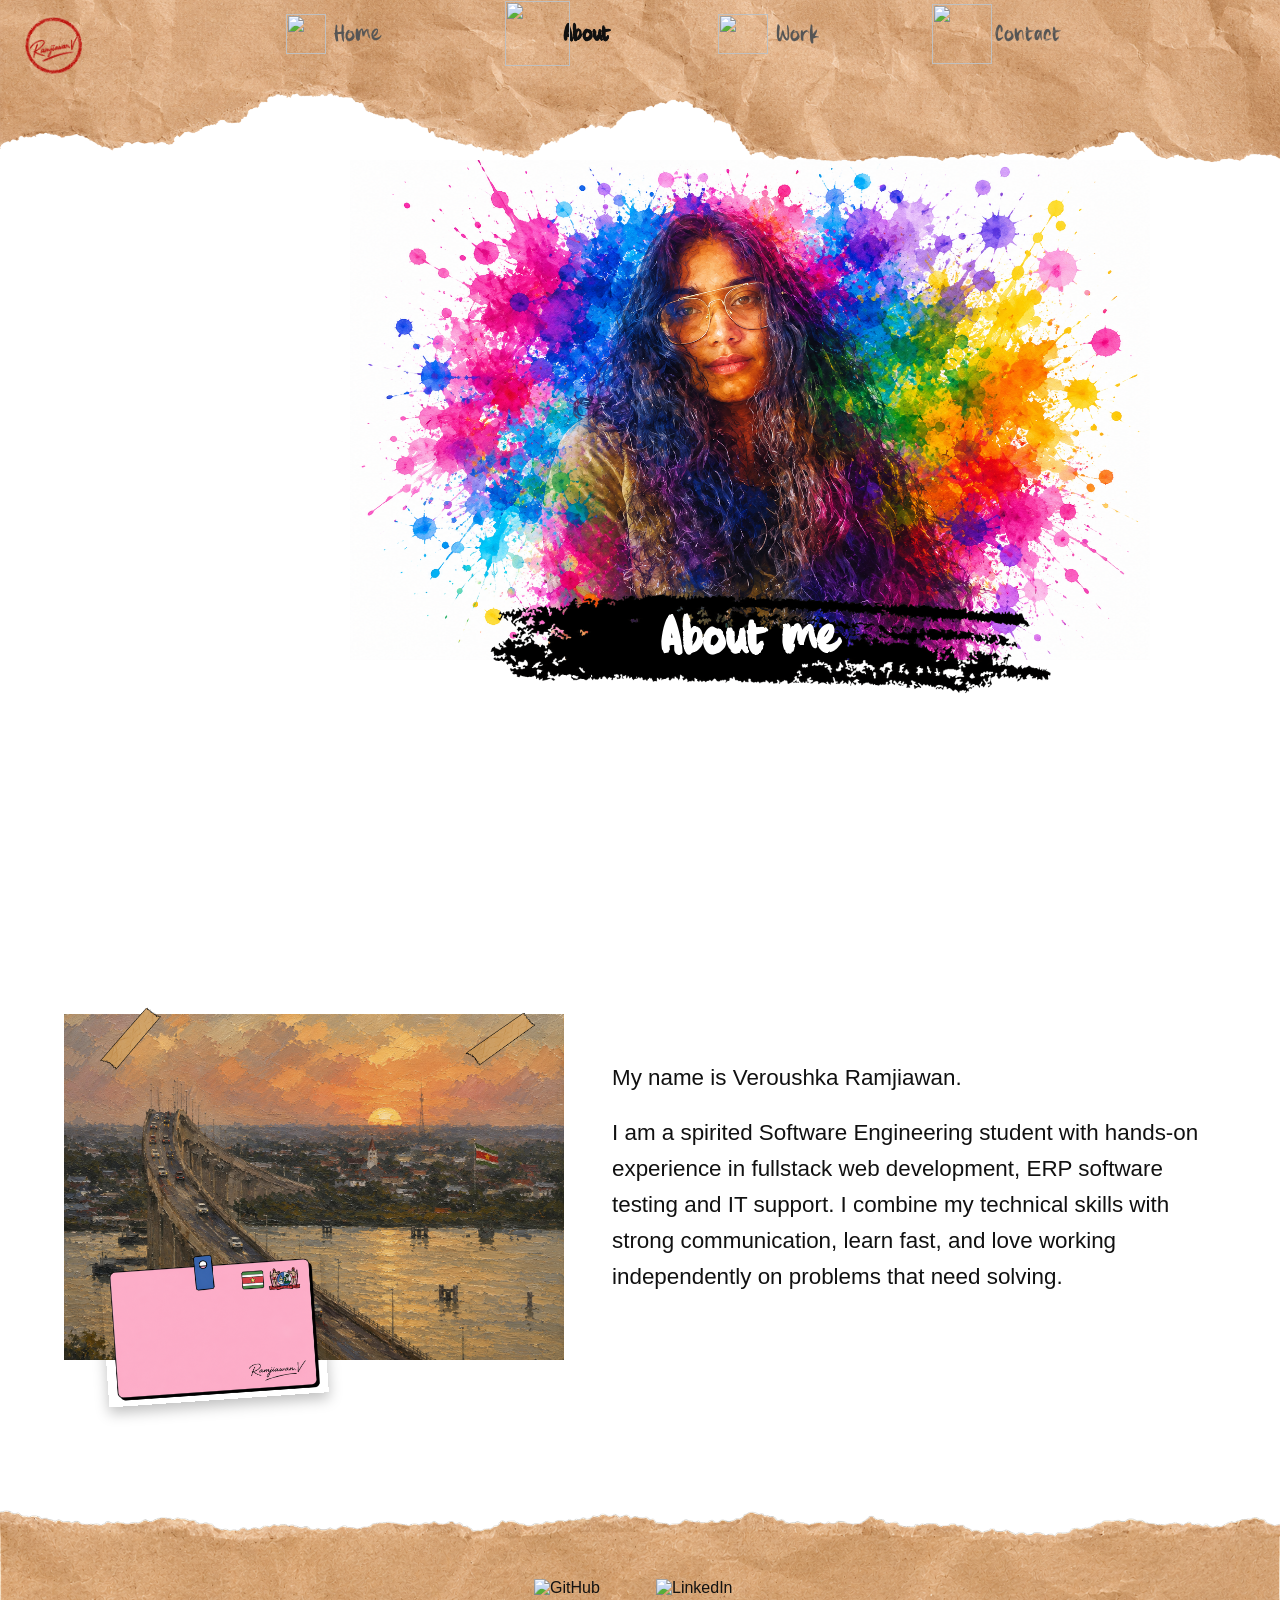
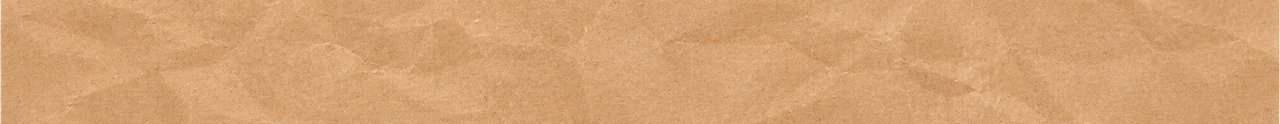
==== about.html @ cbdb3733 "feat: add about-story section with Paramaribo photo, tape, and ID overlay" ====
<!DOCTYPE html>
<html lang="en">
  <head>
    <meta charset="UTF-8" />
    <meta name="viewport" content="width=device-width, initial-scale=1.0" />
    <title>About — Veroushka Ramjiawan</title>
    <link rel="icon" type="image/x-icon" href="./img/logo.png">
    <link rel="stylesheet" href="./css/main.css" />
    <link rel="stylesheet" href="./css/about.css" />
  </head>
  <body>

    <header class="nav">
      <img src="./img/topnavbar.png" alt="" class="nav__bg" aria-hidden="true" />
      <div class="nav__content">
        <img src="./img/logo.png" alt="Veroushka Ramjiawan logo" class="nav__logo-img" />
        <ul class="nav__links">
          <li>
            <a href="./index.html" class="nav__link">
              <img
                src="./img/home-page-icon.png"
                alt=""
                class="nav__icon nav__icon--home"
                aria-hidden="true"
              />
              Home
            </a>
          </li>
          <li>
            <a href="./about.html" class="nav__link active">
              <img
                src="./img/about-me-icon.png"
                alt=""
                class="nav__icon nav__icon--about"
                aria-hidden="true"
              />
              About
            </a>
          </li>
          <li>
            <a href="./work.html" class="nav__link">
              <img
                src="./img/work-icon.png"
                alt=""
                class="nav__icon nav__icon--work"
                aria-hidden="true"
              />
              Work
            </a>
          </li>
          <li>
            <a href="./contact.html" class="nav__link">
              <img
                src="./img/contact.png"
                alt=""
                class="nav__icon nav__icon--contact"
                aria-hidden="true"
              />
              Contact
            </a>
          </li>
        </ul>

        <!-- Hamburger button (mobile only) -->
        <button class="nav__burger" aria-label="Open menu" aria-expanded="false" aria-controls="nav-links">
          <span></span>
          <span></span>
          <span></span>
        </button>
      </div>
    </header>
      <main>
          <div class="about-intro">
              <img src="./img/aboutpage/background2.png" alt="" class="about-intro__bg" />
              <img src="./img/aboutpage/aboutme-header.png" alt="" class="about-intro__header-img" />
              <h1 class="about-intro__title">About me</h1>
          </div>
          <section class="about-story">
            <div class="about-story__visual">
              <img class="about-story__paramaribo" src="./img/aboutpage/paramaribo.png" alt="A view of Paramaribo, Suriname">
              <img class="about-story__tape about-story__tape--1" src="./img/aboutpage/tape1.png" alt="">
              <img class="about-story__tape about-story__tape--2" src="./img/aboutpage/tape1.png" alt="">
              <img class="about-story__id" src="./img/aboutpage/id.png" alt="Veroushka's ID card">
            </div>

            <div class="about-story__text">
              <p class="about-story__line">My name is Veroushka Ramjiawan.</p>
              <p class="about-story__line">I am a spirited Software Engineering student with hands-on experience in fullstack web development, ERP software testing and IT support. I combine my technical skills with strong communication, learn fast, and love working independently on problems that need solving.</p>
            </div>
          </section>
      </main>

    <footer class="footer">
      <img src="./img/footer.png" alt="" class="footer__bg" aria-hidden="true" />

      <div class="footer__content">
        <a href="https://github.com/Veroush" target="_blank" rel="noopener noreferrer" class="footer__link">
          <img src="./img/origami_github.png" alt="GitHub" class="footer__icon footer__icon--github" />
        </a>
        <a href="https://www.linkedin.com/in/veroushka-ramjiawan-636114392/" target="_blank" rel="noopener noreferrer" class="footer__link">
          <img src="./img/linkedin-icon.png" alt="LinkedIn" class="footer__icon footer__icon--linkedin" />
        </a>
      </div>
    </footer> 

    <script src="./js/main.js"></script>
  </body>
</html>
---- css/main.css ----
/* ============================================================
   main.css
   ============================================================ */

@font-face {
  font-family: 'HalfTermSchoolsOut';
  src: url('/fonts/HalfTermSchoolsOut-V4q5l.ttf') format('truetype');
  font-weight: normal;
  font-style: normal;
}

@font-face {
  font-family: 'ShinyPaint';
  src: url('/fonts/ShinyPaint-ZpWEZ.otf') format('opentype');
  font-weight: normal;
  font-style: normal;
}

@font-face {
  font-family: 'RightRound';
  src: url('/fonts/RightRound-Wq7G.ttf') format('truetype');
  font-weight: normal;
  font-style: normal;
}

*, *::before, *::after { box-sizing: border-box; margin: 0; padding: 0; }

html { scroll-behavior: smooth; }

body {
  font-family: sans-serif;
  background: #fff;
  color: #111;
  overflow-x: hidden;
}

img { max-width: 100%; display: block; }
a { color: inherit; text-decoration: none; }
button { cursor: pointer; border: none; background: none; }
ul, ol { list-style: none; }


/* ============================================================
   ICON SIZE CONTROLS
   ============================================================ */

:root {
  --icon-home-w:    40px;
  --icon-home-h:    40px;

  --icon-about-w:   65px;
  --icon-about-h:   65px;

  --icon-work-w:    50px;
  --icon-work-h:    40px;

  --icon-contact-w: 60px;
  --icon-contact-h: 60px;
}


/* ============================================================
   NAV
   ============================================================ */

.nav {
  position: relative;
  top: 0;
  left: 0;
  right: 0;
  z-index: 100;
  width: 100%;
}

.nav__bg {
  width: 100%;
  max-height: 300px; 
  object-fit: cover;
  object-position: center bottom;
  display: block;
}

.nav__content {
  position: absolute;
  inset: 0;
  display: flex;
  align-items: flex-start;
  justify-content: space-between;
  padding: 1.5rem 2.5rem 0;
}

/* Logo — ShinyPaint */
.nav__logo {
  font-size: 1.4rem;
  font-weight: 700;
  letter-spacing: 0.05em;
  color: #111;
  flex-shrink: 0;
  font-family: 'ShinyPaint', sans-serif;
}

.nav__logo-img {
  height: 67px;       
  width: auto;
  display: block;
  position: relative;
  top: -12px;
  left: -20px;
}

/* Section headings — ShinyPaint, but NOT h1 (.hero__name) */
h2, h3 {
  font-family: 'ShinyPaint', sans-serif;
}

/* Link list — evenly spaced across the nav */
.nav__links {
  display: flex;
  align-items: center;
  justify-content: center;
  gap: 5rem;
  flex: 1;
  margin: -30px 0 0;
}

/* Individual link — icon always on the left via row direction */
.nav__link {
  display: flex;
  flex-direction: row;
  align-items: center;
  gap: 0.45rem;

  padding: 0.45rem 0.9rem;
  border-radius: 8px;

  font-size: 1.8rem;
  font-weight: 500;
  color: #555;
  font-family: 'ShinyPaint', sans-serif;

  transition: background 0.15s ease, color 0.15s ease;
}

.nav__link:hover {
  background: none;
  color: #111;
}

.nav__link.active {
  background: none;
  color: #111;
  font-weight: 700;
}

/* Icons — sized via CSS custom properties */
.nav__icon {
  display: block;
  object-fit: contain;
  flex-shrink: 0;
}

.nav__icon--home    { width: var(--icon-home-w); height: var(--icon-home-h); position: relative; top: 0px; left: 0px; }
.nav__icon--about   { width: var(--icon-about-w); height: var(--icon-about-h); position: relative; top: 0px; left: 15px; }
.nav__icon--work    { width: var(--icon-work-w); height: var(--icon-work-h); position: relative; top: 0px; left: 0px; }
.nav__icon--contact { width: var(--icon-contact-w); height: var(--icon-contact-h); position: relative; top: 0px; left: 5px; }

/* ============================================================
   HAMBURGER (mobile only)
   ============================================================ */

.nav__burger {
  display: none;
  flex-direction: column;
  justify-content: center;
  gap: 5px;
  width: 36px;
  height: 36px;
  padding: 4px;
  border-radius: 6px;
  cursor: pointer;
  margin-top: -10px;
}

.nav__burger span {
  display: block;
  height: 2px;
  background: #111;
  border-radius: 2px;
  transition: transform 0.2s ease, opacity 0.2s ease;
}

.nav__burger[aria-expanded="true"] span:nth-child(1) {
  transform: translateY(7px) rotate(45deg);
}
.nav__burger[aria-expanded="true"] span:nth-child(2) {
  opacity: 0;
}
.nav__burger[aria-expanded="true"] span:nth-child(3) {
  transform: translateY(-7px) rotate(-45deg);
}


/* ============================================================
   RESPONSIVE NAV
   ============================================================ */

@media (max-width: 640px) {
  .nav {
    padding: 0 1.25rem;
  }

  .nav__burger {
    display: flex;
  }

  .nav__links {
    display: none;
    flex-direction: column;
    align-items: stretch;
    justify-content: flex-start;
    gap: 0;
    flex: unset;

    position: absolute;
    top: 64px;
    left: 0;
    right: 0;

    background: #fff;
    border-top: 1px solid #eee;
    padding: 0.5rem 1rem 1rem;
    box-shadow: 0 8px 24px rgba(0, 0, 0, 0.08);
  }

  .nav__links.open {
    display: flex;
  }

  .nav__link {
    padding: 0.75rem 0.5rem;
    font-size: 1rem;
    border-radius: 6px;
  }
}


/* ============================================================
   HERO
   ============================================================ */

.hero {
  position: relative;
  width: 100%;
  height: 100vh;
  overflow: hidden;
  display: flex;
  align-items: center;
  justify-content: center;
  margin-top: -250px;
  background: #111;
}

.hero__video {
  position: absolute;
  inset: 0;
  width: 100%;
  height: 100%;
  object-fit: cover;
  object-position: center 30%;   /* was: center top — nudges the crop point down */
  transform-origin: center;
  z-index: 0;
}

.hero__overlay {
  position: absolute;
  inset: 0;
  background: rgba(0, 0, 0, 0.4);
  z-index: 1;
}

.hero__content {
  position: relative;
  z-index: 2;
  text-align: center;
  padding: 0 1rem;
}

/* Hero name stays plain sans-serif */
.hero__name {
  font-size: clamp(2.5rem, 8vw, 6rem);
  font-family: 'ShinyPaint', sans-serif;   
  color: white;
  margin-bottom: 1rem;
}

.hero__tagline {
  font-size: clamp(1rem, 2.5vw, 1.4rem);
  color: rgba(255, 255, 255, 0.8);
  letter-spacing: 0.15em;
}

/* ============================================================
   ABOUT STRIP (homepage — white section after hero)
   ============================================================ */

.about-strip {
  position: relative;
  background: linear-gradient(180deg, #3e6881 0%, #d8c9b3 35%, #f5ede1 100%);
  padding: 5rem 3rem 5rem 2rem;
  overflow: hidden;
  min-height: 950px;  /* increase this until nothing gets cut off */
}

/* Notebook — absolutely positioned, big, pushed to the left */
.about-strip__notebook {
  position: absolute;
  top: 300px; 
  transform: translateY(-30%);
  width: 90%;
  left: -2%;
}

.about-strip__notebook img {
  width: 100%;
  height: auto;
  display: block;
}

/* Photo taped to the notebook */
.about-strip__photo-wrap {
  position: absolute;
  top: 20%;        /* up/down on the notebook */
  left: 60%;       /* left/right — 55% pushes it to the right page */
  width: 23%;      /* size of the photo */
  transform: rotate(-2deg);  /* adjust degrees to taste */

}

.about-strip__photo {
  width: 100%;
  height: 100px;     
  display: block;
  object-fit: cover;  /* crops cleanly instead of stretching */
}

/* Tape pieces */
.about-strip__tape {
  position: absolute;
  width: 300px;
  height: auto;
  z-index: 2;
}

.about-strip__tape--1 {
  top: -25%;
  left: 42%;
}

.about-strip__tape--2 {
  top: 75%;
  right: 40%;
}

/* Right column — floated on the right side */
.about-strip__right {
  position: relative;
  z-index: 2;
  margin-left: auto;
  width: 38%;
  display: flex;
  flex-direction: column;
  align-items: center;
  gap: 1.5rem;
}

/* Origami heart */
.about-strip__heart {
  width: clamp(80px, 12vw, 160px);
  height: auto;
  display: block;
}

/* Sticky note wrapper */
.about-strip__sticky-wrap {
  position: absolute;  /* now fully independent */
  width: 600px;        /* size */
  top: -1rem;          /* up/down from the top of .about-strip__right */
  left: -55rem;         /* left/right — negative goes toward the notebook */
}

.about-strip__sticky-bg {
  width: 100%;
  height: auto;
  display: block;
}

.about-strip__sticky-text {
  position: absolute;
  inset: 0;
  display: flex;
  align-items: center;
  justify-content: center;
  padding: 18% 12% 12%;
  font-family: 'HalfTermSchoolsOut';
  font-size: 1.6rem;        /* bigger — try 1.4rem, 1.6rem etc */
  line-height: 1.65;
  color: #333;
  text-align: center;
  transform: rotate(3deg); /* match your sticky note angle — adjust degrees */
}

/* Mobile — stack vertically */
@media (max-width: 768px) {
  .about-strip {
    padding: 3rem 1.5rem;
  }

  .about-strip__notebook {
    position: relative;
    top: unset;
    left: unset;
    transform: none;
    width: 90%;
    margin: 0 auto 2rem;
  }

  .about-strip__right {
    width: 100%;
    margin-left: 0;
  }
}

.experience-projects {
  position: relative;
  display: flex;          /* can stay, won't matter much once children are absolute */
  justify-content: center;
  align-items: flex-start;
  gap: 2rem;
  flex-wrap: wrap;
  padding: 5rem 2rem 4rem;
  background: linear-gradient(180deg, #f5ede0 0%, #ece2d0 100%);
  min-height: 700px;       /* tune this — smallest value that doesn't clip the notes */
  overflow: hidden;
}

.experience-projects__note {
  position: relative;
  width: 320px;
  z-index: 1;
}

.experience-projects__note-bg {
  width: 100%;
  display: block;
}

.experience-projects__note-text {
  position: absolute;
  inset: 0;
  padding: 2rem 1.5rem;
  font-family: 'HalfTermSchoolsOut', sans-serif;
}

.experience-projects__note-text h3 {
  font-family: 'HalfTermSchoolsOut';
  margin-bottom: 0.5rem;
}

.experience-projects__note-text p {
  margin-bottom: 0.75rem;
  line-height: 1.3;
}

.experience-projects__note-text ul {
  list-style: none;
  padding: 0;
  margin: 0;
}

.experience-projects__note-text li {
  margin-bottom: 0.5rem;
}

.experience-projects__joke {
  text-decoration: line-through;
  color: black;
}

.experience-projects__note--work {
  position: absolute;      /* was relative */
  width: 600px;
  top: 100px;                
  left: 140px;
}

.experience-projects__note--projects {
  position: absolute;      /* was relative */
  width: 500px;
  top: 150px;                
  left: 800px;
}

.experience-projects__note--work .experience-projects__note-text {
  position: absolute;
  top: 120px;      /* smaller number = higher up */
  left: 200px;
  color: black;
}

.experience-projects__note--projects .experience-projects__note-text {
  position: absolute;
  top: 100px;      /* bigger number = lower down, relative to its own note */
  left: 125px;
  color: black;
}

.experience-projects__note--work .experience-projects__note-text p {
  margin-bottom: 2.7rem;   /* increase this number for more space */
  font-size: 1.4rem; 
}

.experience-projects__note--projects .experience-projects__note-text li {
  margin-bottom: 1.5rem;
  font-size: 1.4rem; 
}

.experience-projects__note--work .experience-projects__note-text h3 {
  position: relative;
  top: -46px;          /* negative = moves it up, independent of the p tags below */
  left: 0;
  font-size: 2rem;  /* bigger than the p/li text */
  text-decoration: underline;
}

.experience-projects__note--projects .experience-projects__note-text h3 {
  position: relative;
  top: -20px;          /* negative = up, positive = down — independent of work header */
  left: 0;
  font-size: 2rem;   /* independent size from work header and from the li text below */
  text-decoration: underline;
}

.experience-projects__arrow {
  position: absolute;
  top: -40px;
  left: 100px;          /* LEFT/RIGHT: bigger number = further right, negative = further left */
  width: 500px;     /* BIGGER/SMALLER: increase this number to make it bigger */
  z-index: 0;
}

/* ============================================================
   SKILLS SECTION
   ============================================================ */

.skills {
  position: relative;
  background: #ece2d0;
  padding: 4rem 2rem;
  text-align: center;
}

/* "My Skills" header with highlighter + flanking icons */
.skills__title {
  position: relative;
  display: grid;
  grid-template-columns: 1fr auto 1fr;
  align-items: center;
  gap: 1.5rem;
  margin-bottom: 3rem;
  font-family: 'HalfTermSchoolsOut', sans-serif;
  font-size: 4rem;
  color: #111;
}

.skills__title-icon {
  object-fit: contain;
  position: relative;
}

.skills__title-icon--left {
  justify-self: end;
  width: 180px;
  height: 200px;
  max-width: none;
  top: 0px;
  left: -100px;
}

.skills__title-icon--right {
  justify-self: start;
  width: 180px;
  height: 200px;
  max-width: none;
  top: 0px;
  left: 100px;
  transform: rotate(-59deg);

}

.skills__title-text {
  position: relative;
  display: inline-block;
  z-index: 0; 
  color: #1a1a2e;
  mix-blend-mode: multiply; 
  isolation: isolate; 
  opacity: 0.75;  
}

/* Highlighter sits behind the text, slightly larger, offset down */
.skills__highlighter {
  position: absolute;
  left: 50%;
  top: 55%;
  transform: translate(-50%, -52%);
  width: 230%;        /* how far highlighter extends past the text */
  max-width: none; 
  height: auto;
  z-index: -1;   
  pointer-events: none;
  mix-blend-mode: multiply; 
}

/* Console / laptop frame */
.skills__console {
  position: relative;
  max-width: 750px;  /* overall console size */ 
  margin: 0 auto;
  overflow: hidden; 
}

.skills__console-bg {
  width: 100%;
  height: 100%;
  object-fit: cover;        /* fills the box, crops instead of squishing */
  object-position: center top;
  display: block;
}

/* The "screen" area — position this to sit inside the laptop image */
.skills__screen {
  position: absolute;
  top: 12%;     /* tune these 4 to fit inside your console.png's screen */
  left: 10%;
  width: 80%;
  height: 65%;

  display: flex;
  justify-content: space-between;
  align-items: flex-start;
  gap: 1rem;
}

.skills__cluster {
  flex: 1;
  display: flex;
  flex-direction: column;
  align-items: center;
  position: relative; 
}

.skills__cluster--languages {
  top: 50px;
  left: 0px;
}

.skills__cluster--frameworks {
  top: 240px;
  left: 0px;
}

.skills__cluster--databases {
  top: 50px;
  left: -15px;
}

.skills__cluster h3 {
  font-family: 'HalfTermSchoolsOut', sans-serif;
  font-size: 1.3rem;
  color: #111;
  margin-bottom: 1rem;
}

.skills__icon {
  position: relative;   /* lets top/left nudge each icon independently */
  width: 45px;           /* default size — each icon below can override */
  height: 45px;
  object-fit: contain;
}

/* Languages */
.skills__icon--html { top: 0px; left: -60px; width: 90px; height: 90px; max-width: none; }
.skills__icon--css    { top: 0px; left: 0px; width: 90px; height: 90px; max-width: none; }
.skills__icon--java   { top: -180px; left: 60px; width: 90px; height: 90px; max-width: none; }

/* Frameworks & Libraries */
.skills__icon--nodejs { top: 0px; left: -50px; width: 90px; height: 90px; max-width: none; }
.skills__icon--react  { top: -88px; left: 50px; width: 90px; height: 90px; max-width: none; }

/* Databases & ORMs */
.skills__icon--postgresql { top: 0px; left: -60px; width: 90px; height: 90px; max-width: none; }
.skills__icon--mysql      { top: 0px; left: 0px; width: 90px; height: 90px; max-width: none; }
.skills__icon--prisma     { top: -180px; left: 50px; width: 90px; height: 90px; max-width: none; }

/* Mobile — stack clusters vertically */
@media (max-width: 768px) {
  .skills__screen {
    position: relative;
    top: unset;
    left: unset;
    width: 100%;
    height: auto;
    flex-direction: column;
    align-items: center;
    gap: 2rem;
  }
}

/* ============================================================
   FOOTER
   ============================================================ */

.footer {
  position: relative;
  width: 100%;
  overflow: hidden;
}

.footer--home {
  background: #ece2d0;
}

.footer__bg {
  width: 100%;
  max-height: 300px; 
  object-fit: cover;
  object-position: center top;
  display: block;
}

.footer__content {
  position: absolute;
  inset: 0;
  display: flex;
  align-items: center;
  justify-content: center;
  gap: 2rem;
}

.footer__link {
  display: block;
}

.footer__icon {
  position: relative;
  object-fit: contain;
  transition: transform 0.15s ease;
}

.footer__icon--github {
  width: 90px;
  height: 90px;
  max-width: none;
  top: 50px;
  left: 0px;
}

.footer__icon--linkedin {
  width: 90px;
  height: 90px;
  max-width: none;
  top: 50px;
  left: 0px;
}

.footer__icon:hover {
  transform: scale(1.1);
}

.roles-list__heading {
  position: absolute;
  font-family: 'RightRound', sans-serif;
  color: purple;
  font-size: 1.8rem;
  top: 548px;      /* same coordinate space as .roles-list — adjust to sit above it */
  left: -780px;
  z-index: 8;
  margin: 0;
}

.roles-list {
  position: absolute;
  font-family: 'RightRound', sans-serif;
  color: purple;
  font-size: 1.6rem;
  list-style: none;
  padding: 0;
  margin: 0 0 2rem;  
  top: 598px;       /* positive now — places it inside the section, below the top edge */
  left: -780px;
  z-index: 1;
}

.roles-list li {
  margin-bottom: 0.5rem;
}

.roles-list li:last-child {
  margin-bottom: 0;
}
---- css/about.css ----
.about-intro {
  position: relative;
  min-height: 100vh;
  background-color: #ffffff;
  overflow: hidden;
  margin-top: -250px;
}

.about-intro__bg {
  display: block;
  position: absolute;
  top: 110px;
  left: 350px;
  width: 800px;
  height: 500px;
  z-index: 0;
}

.about-intro__header-img {
  display: block;
  position: absolute;
  top: 490px;      /* moves ONLY the header image up/down */
  left: 400px;    /* moves ONLY the header image left/right */
  width: 700px;
  height: auto;
  z-index: 1;
}

.about-intro__title {
  position: absolute;
  top: 550px;      /* moves ONLY the "About me" text up/down */
  left: 660px;    /* moves ONLY the "About me" text left/right */
  z-index: 2;
  font-family: 'ShinyPaint', sans-serif;
  font-size: 4rem;
  color: #ffffff;
  text-shadow: 2px 2px 6px rgba(0, 0, 0, 0.6);
  margin: 0;
}

/* ===== About Story Section (Paramaribo photo + text) ===== */

.about-story {
  display: flex;
  align-items: center;
  gap: 3rem;
  padding: 4rem 5%;
}

/* LEFT SIDE — image stack */
.about-story__visual {
  position: relative;
  flex: 1;
  max-width: 500px;
}

.about-story__paramaribo {
  width: 100%;
  display: block;
}

.about-story__tape {
  position: absolute;
  width: 90px;
  z-index: 2;
}

.about-story__tape--1 {
  top: -20px;
  left: 20px;
  transform: rotate(-8deg);
}

.about-story__tape--2 {
  top: -20px;
  right: 20px;
  transform: rotate(6deg);
}

.about-story__id {
  position: absolute;
  bottom: -40px;
  left: 40px;
  width: 220px;
  transform: rotate(-4deg);
  z-index: 3;
  box-shadow: 0 6px 14px rgba(0, 0, 0, 0.25);
}

/* RIGHT SIDE — text block */
.about-story__text {
  flex: 1;
  font-family: 'HalfTermSchoolsOut', sans-serif;
  font-size: 1.4rem;
  line-height: 1.6;
}

.about-story__line {
  margin-bottom: 1.2rem;
}
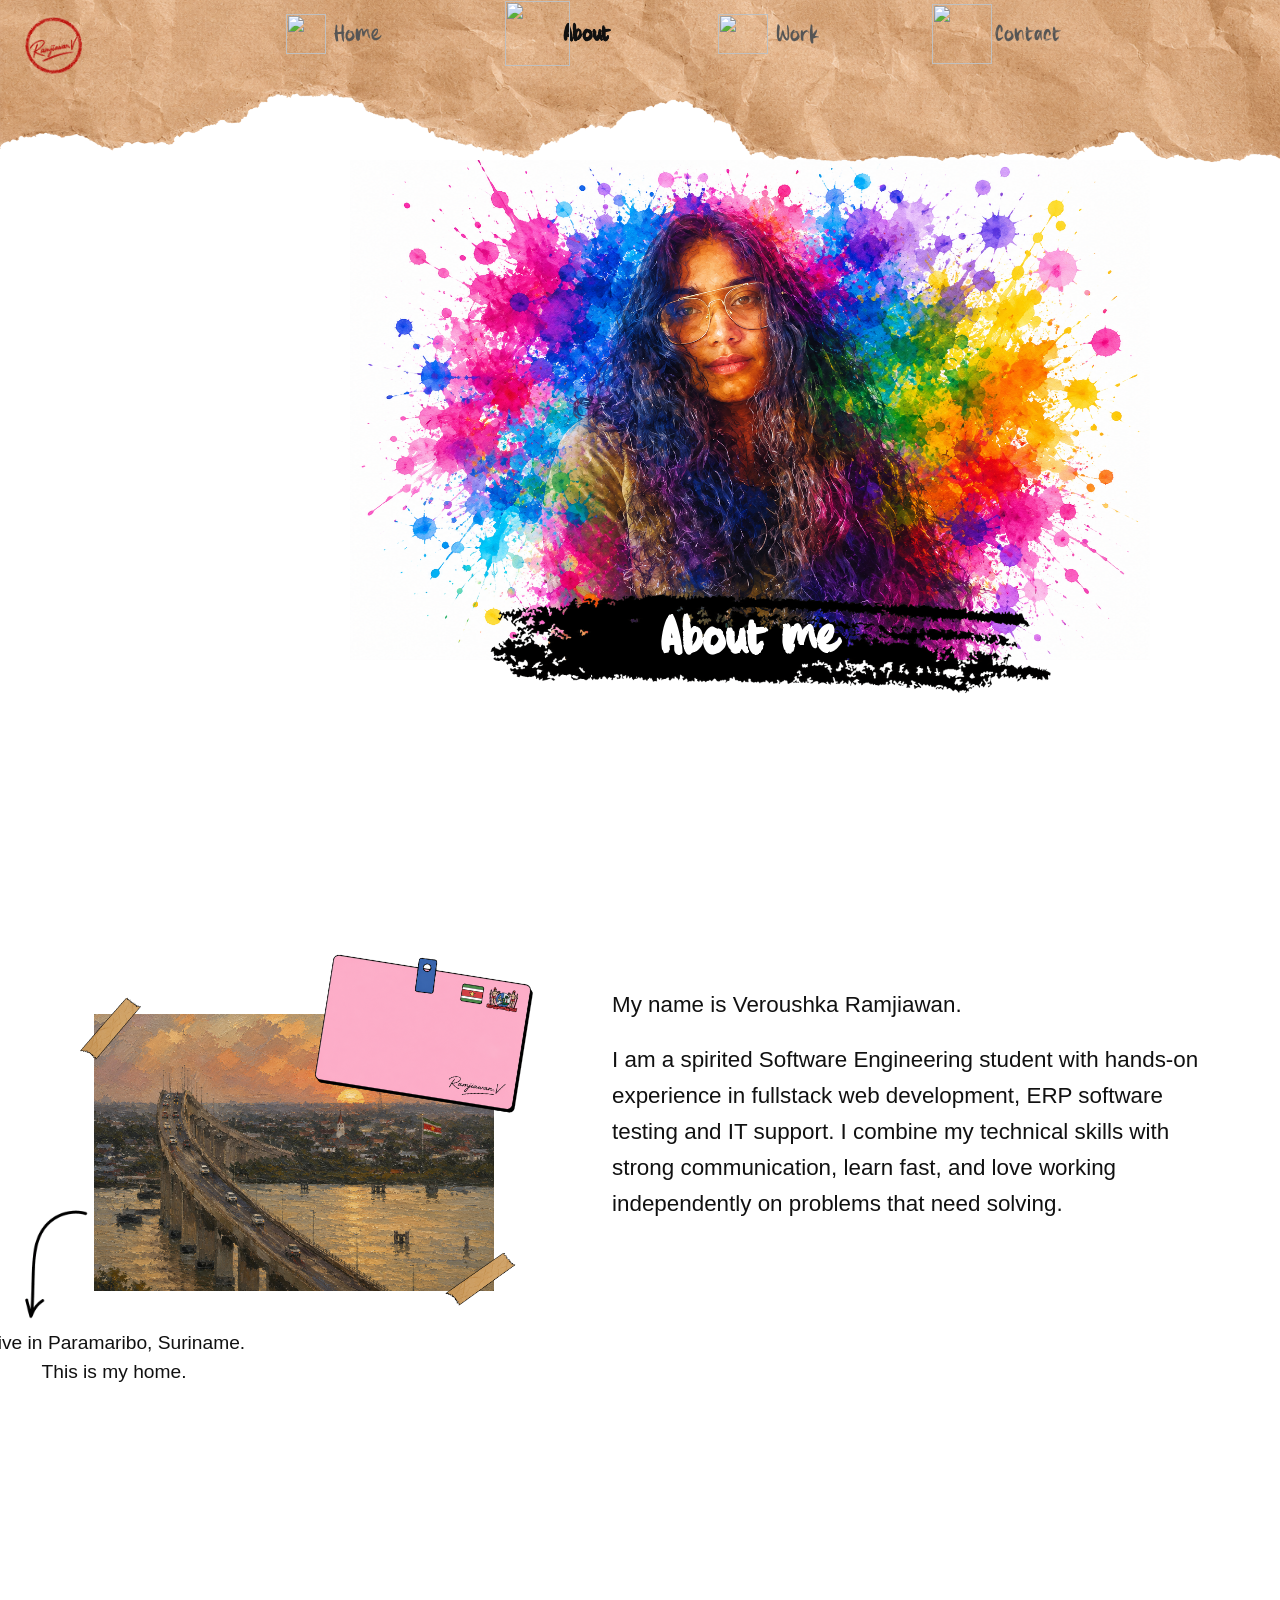
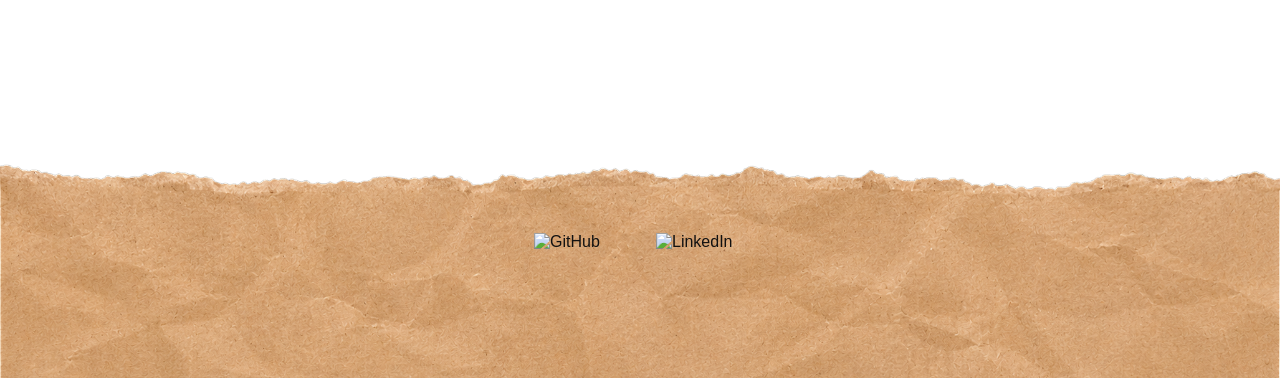
==== commit db06bb33: "feat: add about-story section with Paramaribo photo, tape/id overlays, arrow, and intro text" ====
--- a/about.html
+++ b/about.html
@@ -77,10 +77,12 @@
           </div>
           <section class="about-story">
             <div class="about-story__visual">
+              <img class="about-story__arrow" src="./img/aboutpage/arrow1.png" alt="Arrow pointing to Paramaribo">
               <img class="about-story__paramaribo" src="./img/aboutpage/paramaribo.png" alt="A view of Paramaribo, Suriname">
               <img class="about-story__tape about-story__tape--1" src="./img/aboutpage/tape1.png" alt="">
               <img class="about-story__tape about-story__tape--2" src="./img/aboutpage/tape1.png" alt="">
               <img class="about-story__id" src="./img/aboutpage/id.png" alt="Veroushka's ID card">
+              <p class="about-story__caption">I live in Paramaribo, Suriname.<br>This is my home.</p>
             </div>
 
             <div class="about-story__text">
--- a/css/about.css
+++ b/css/about.css
@@ -52,10 +52,15 @@
   position: relative;
   flex: 1;
   max-width: 500px;
+  height: 600px;     /* ← give it a fixed height now that its content is absolute */
 }
 
 .about-story__paramaribo {
-  width: 100%;
+  position: absolute;
+  top: 0;            /* ← up/down */
+  left: 30px;            /* ← left/right */
+  width: 400px;       /* ← size */
+  z-index: 1;          /* keep it BELOW the tape (2) and id (3) */
   display: block;
 }
 
@@ -66,25 +71,24 @@
 }
 
 .about-story__tape--1 {
-  top: -20px;
-  left: 20px;
+  top: -30px;
+  left: 0px;
   transform: rotate(-8deg);
 }
 
 .about-story__tape--2 {
-  top: -20px;
-  right: 20px;
+  top: 220px;
+  right: 40px;
   transform: rotate(6deg);
 }
 
 .about-story__id {
   position: absolute;
-  bottom: -40px;
-  left: 40px;
+  bottom: 510px;     /* ← up/down. Increase = moves down, decrease/more negative = moves up */
+  left: 250px;         /* ← left/right. Increase = moves right, decrease = moves left */
   width: 220px;
-  transform: rotate(-4deg);
+  transform: rotate(9deg);
   z-index: 3;
-  box-shadow: 0 6px 14px rgba(0, 0, 0, 0.25);
 }
 
 /* RIGHT SIDE — text block */
@@ -93,8 +97,29 @@
   font-family: 'HalfTermSchoolsOut', sans-serif;
   font-size: 1.4rem;
   line-height: 1.6;
+  position: relative;
+  top: -200px;          /* ← moves the whole text block up. Increase the number for more, decrease for less */
 }
 
 .about-story__line {
   margin-bottom: 1.2rem;
+}
+
+.about-story__arrow {
+  position: absolute;
+  top: 30%;             /* ← up/down position of the arrow */
+  left: -65px;           /* ← negative = sits outside the image, to its left */
+  width: 100px;            /* ← size of the arrow */
+  z-index: 2;
+}
+
+.about-story__caption {
+  font-family: 'HalfTermSchoolsOut', sans-serif;
+  font-size: 1.2rem;
+  line-height: 1.5;
+  margin-top: 15px;
+  text-align: center;
+  position: relative;
+  top: 300px;      /* ← moves it up/down. Negative = up, positive = down */
+  left: -200px;
 }
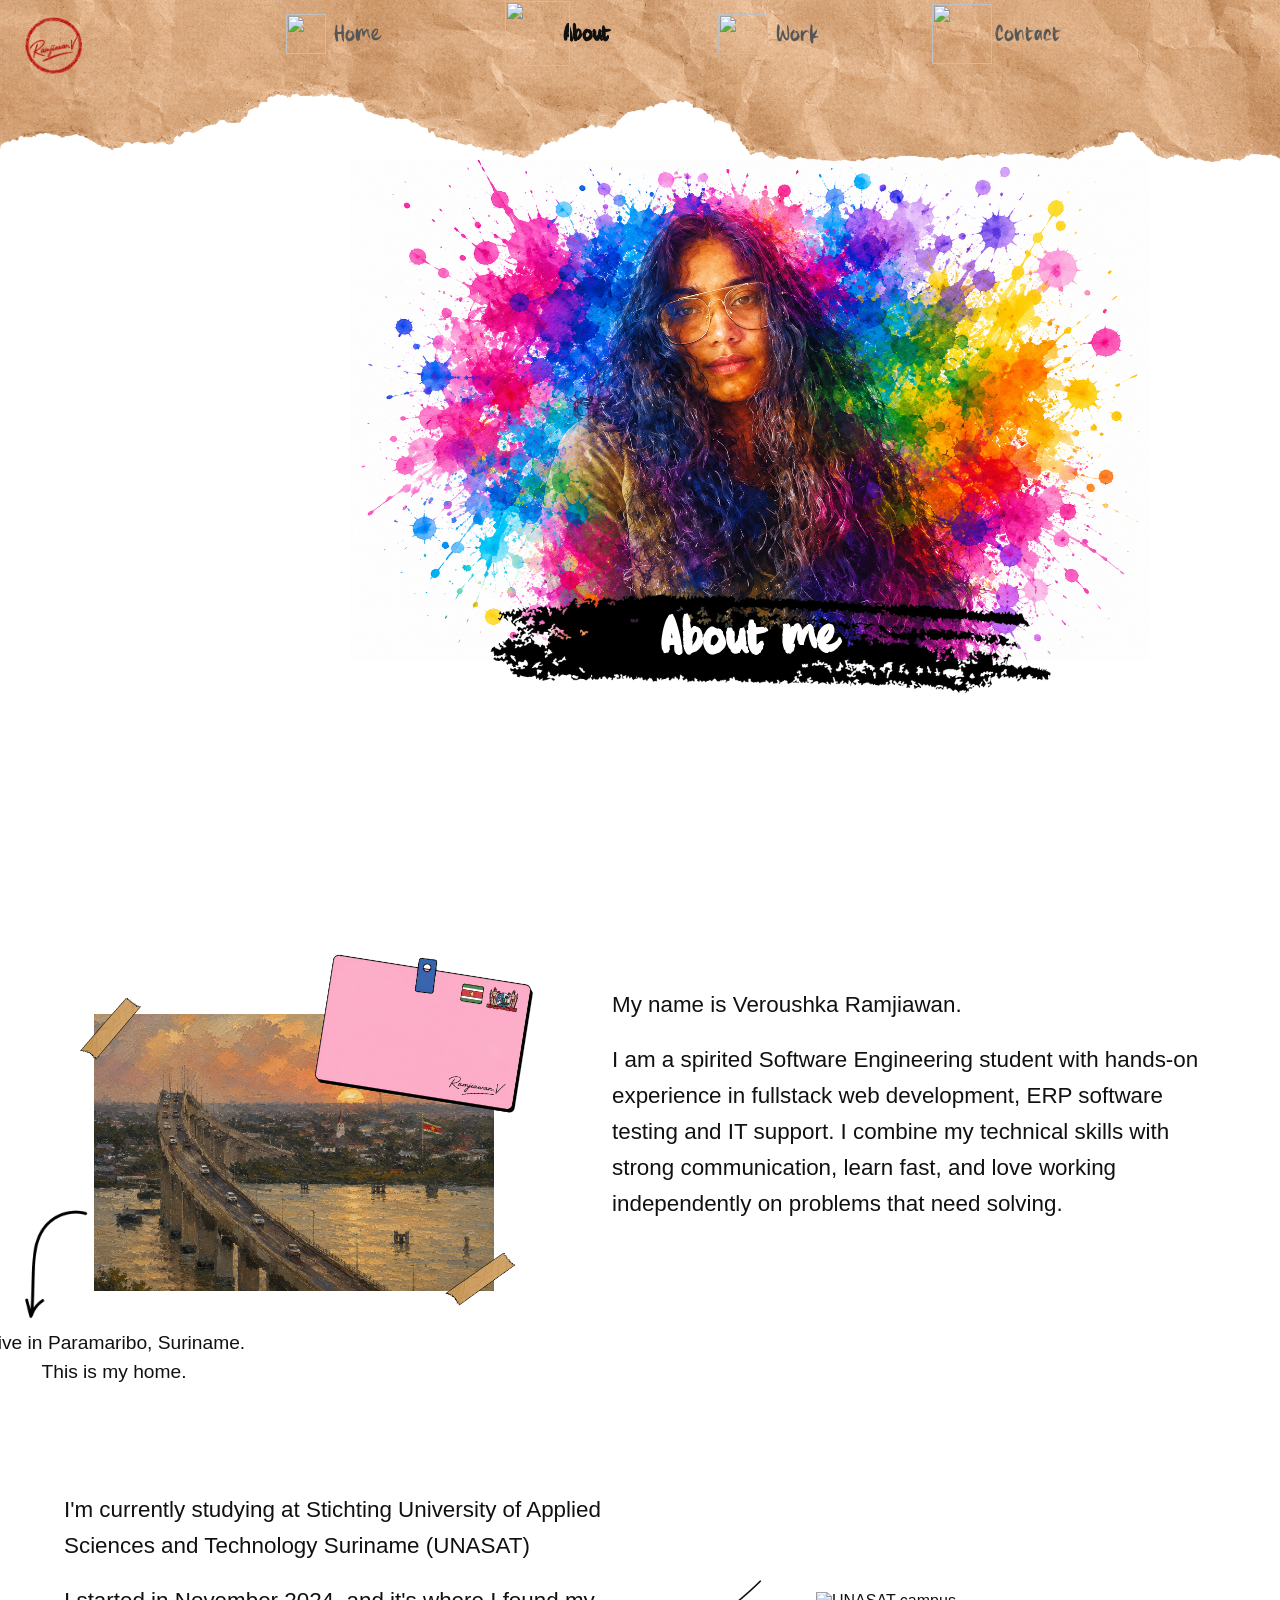
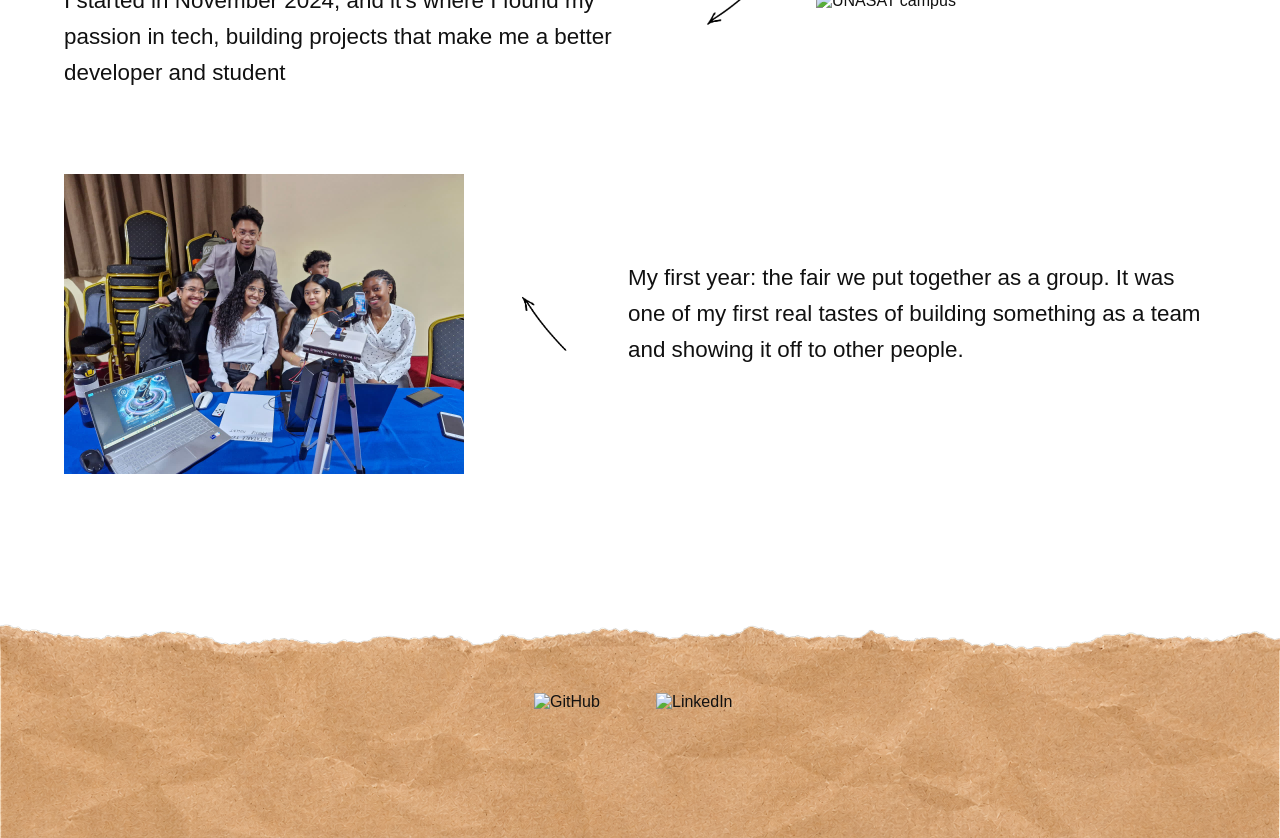
==== commit c9283f80: "style: adjust spacing between about-story and about-school sections" ====
--- a/about.html
+++ b/about.html
@@ -90,6 +90,24 @@
               <p class="about-story__line">I am a spirited Software Engineering student with hands-on experience in fullstack web development, ERP software testing and IT support. I combine my technical skills with strong communication, learn fast, and love working independently on problems that need solving.</p>
             </div>
           </section>
+          <section class="about-school">
+            <div class="about-school__row about-school__row--1">
+              <div class="about-school__text">
+                <p class="about-school__line">I'm currently studying at Stichting University of Applied Sciences and Technology Suriname (UNASAT)</p>
+                <p class="about-school__line">I started in November 2024, and it's where I found my passion in tech, building projects that make me a better developer and student</p>
+              </div>
+              <img class="about-school__arrow about-school__arrow--1" src="./img/aboutpage/arrow2.png" alt="">
+              <img class="about-school__image" src="./img/aboutpage/unasat.jpg" alt="UNASAT campus">
+            </div>
+
+            <div class="about-school__row about-school__row--2">
+              <img class="about-school__image" src="./img/aboutpage/unasat-fair.jpeg" alt="Fair project with my class">
+              <img class="about-school__arrow about-school__arrow--2" src="./img/aboutpage/arrow2.png" alt="">
+              <div class="about-school__text">
+                <p class="about-school__line">My first year: the fair we put together as a group. It was one of my first real tastes of building something as a team and showing it off to other people.</p>
+              </div>
+            </div>
+          </section>
       </main>
 
     <footer class="footer">
--- a/css/about.css
+++ b/css/about.css
@@ -122,4 +122,45 @@
   position: relative;
   top: 300px;      /* ← moves it up/down. Negative = up, positive = down */
   left: -200px;
+}
+
+/* ===== About School Section (UNASAT + fair) ===== */
+
+.about-school {
+  display: flex;
+  flex-direction: column;
+  gap: 4rem;
+  padding: 4rem 5%;
+  margin-top: -250px; /* pulls the whole section up — adjust this one number until the gap looks right */
+}
+
+.about-school__row {
+  display: flex;
+  align-items: center;
+  gap: 2rem;
+}
+
+.about-school__text {
+  flex: 1;
+  font-family: 'HalfTermSchoolsOut', sans-serif;
+  font-size: 1.4rem;
+  line-height: 1.6;
+}
+
+.about-school__line {
+  margin-bottom: 1.2rem;
+}
+
+.about-school__arrow {
+  width: 100px;
+  flex-shrink: 0;
+}
+
+.about-school__arrow--2 {
+  transform: rotate(90deg);
+}
+
+.about-school__image {
+  width: 400px;
+  flex-shrink: 0;
 }
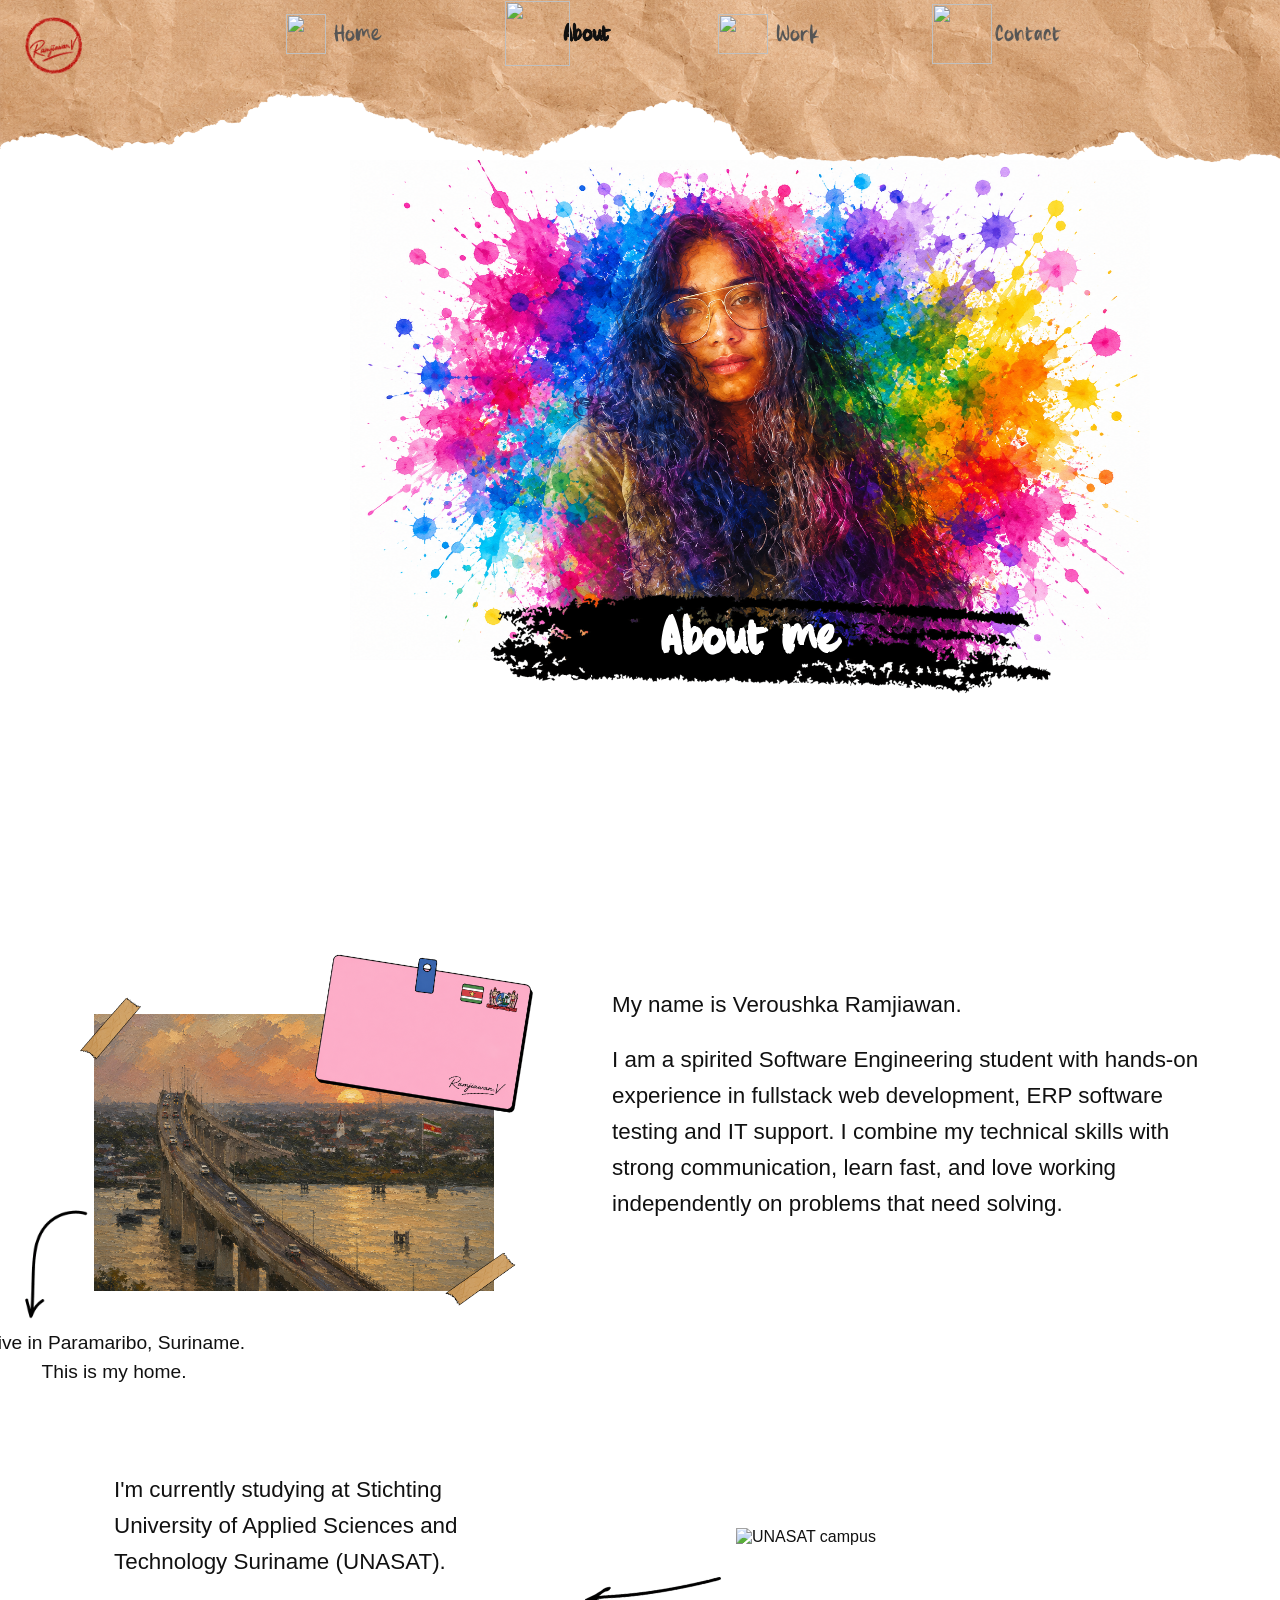
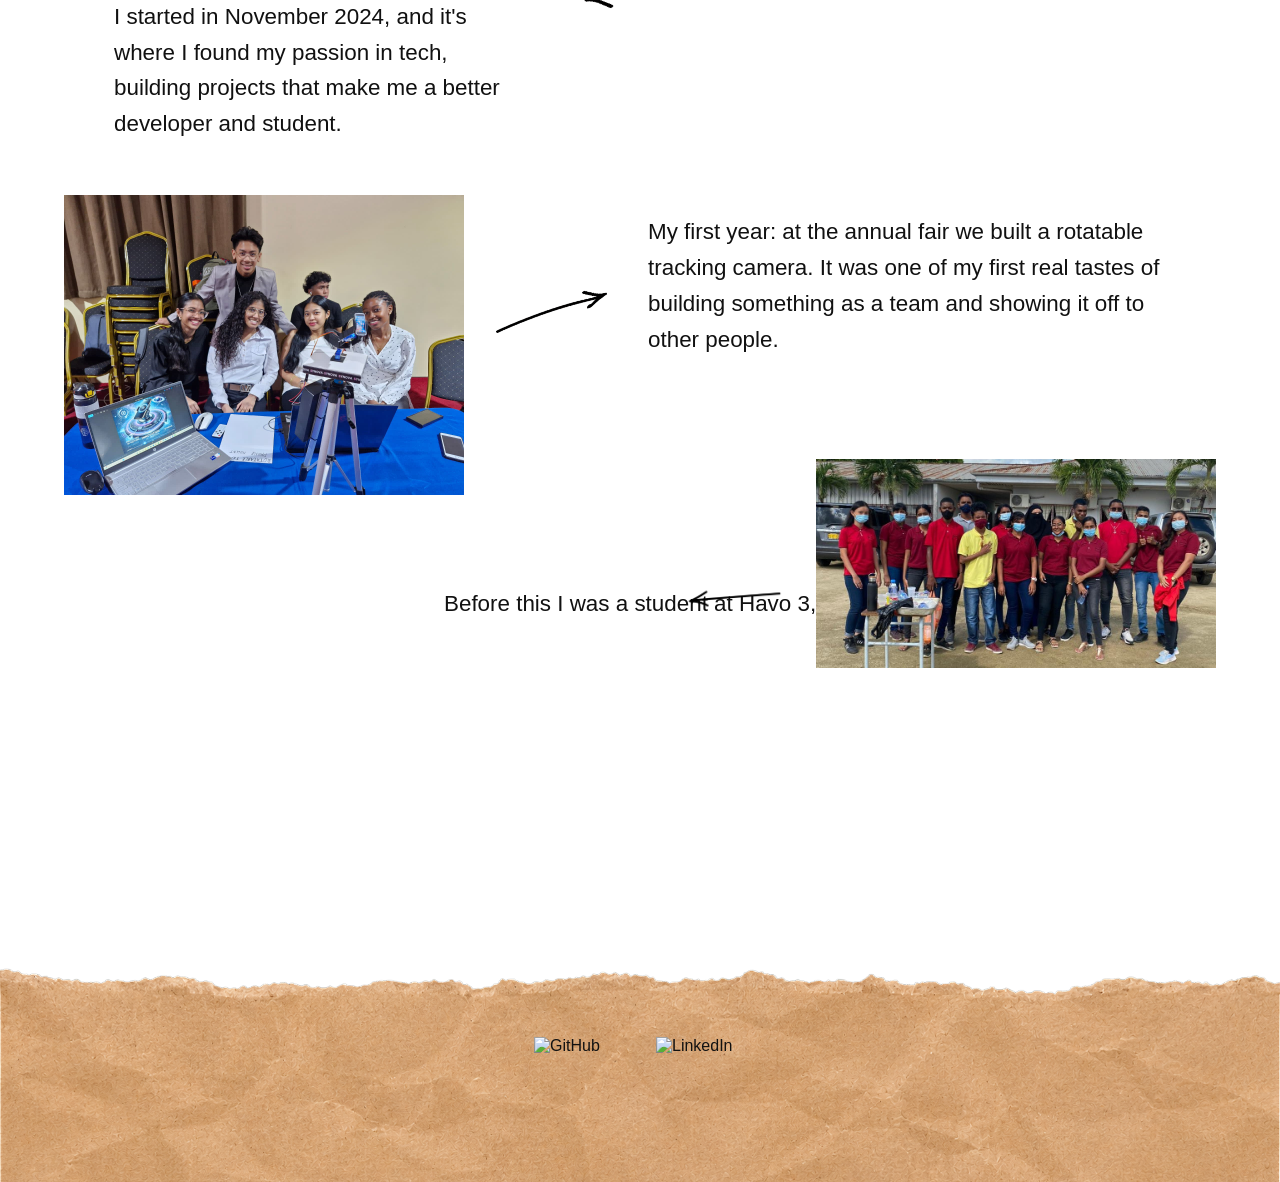
==== commit 166c4cb2: "feat: add Havo 3 education row with image, arrow, and text" ====
--- a/about.html
+++ b/about.html
@@ -92,20 +92,27 @@
           </section>
           <section class="about-school">
             <div class="about-school__row about-school__row--1">
-              <div class="about-school__text">
-                <p class="about-school__line">I'm currently studying at Stichting University of Applied Sciences and Technology Suriname (UNASAT)</p>
-                <p class="about-school__line">I started in November 2024, and it's where I found my passion in tech, building projects that make me a better developer and student</p>
+              <div class="about-school__text about-school__text--unasat">
+                <p class="about-school__line">I'm currently studying at Stichting University of Applied Sciences and Technology Suriname (UNASAT).</p>
+                <p class="about-school__line">I started in November 2024, and it's where I found my passion in tech, building projects that make me a better developer and student.</p>
               </div>
-              <img class="about-school__arrow about-school__arrow--1" src="./img/aboutpage/arrow2.png" alt="">
-              <img class="about-school__image" src="./img/aboutpage/unasat.jpg" alt="UNASAT campus">
+              <img class="about-school__arrow about-school__arrow--1 about-school__arrow--1-big" src="./img/aboutpage/arrow2.png" alt="">
+              <img class="about-school__image about-school__image--unasat" src="./img/aboutpage/unasat.jpg" alt="UNASAT campus">
             </div>
 
             <div class="about-school__row about-school__row--2">
-              <img class="about-school__image" src="./img/aboutpage/unasat-fair.jpeg" alt="Fair project with my class">
-              <img class="about-school__arrow about-school__arrow--2" src="./img/aboutpage/arrow2.png" alt="">
-              <div class="about-school__text">
-                <p class="about-school__line">My first year: the fair we put together as a group. It was one of my first real tastes of building something as a team and showing it off to other people.</p>
+              <img class="about-school__image about-school__image--fair" src="./img/aboutpage/unasat-fair.jpeg" alt="Fair project with my class">
+              <img class="about-school__arrow about-school__arrow--2 about-school__arrow--2-big" src="./img/aboutpage/arrow2.png" alt="">
+              <div class="about-school__text about-school__text--fair">
+                <p class="about-school__line">My first year: at the annual fair we built a rotatable tracking camera. It was one of my first real tastes of building something as a team and showing it off to other people.</p>
               </div>
+            </div>
+            <div class="about-school__row about-school__row--3">
+              <div class="about-school__text about-school__text--havo3">
+                <p class="about-school__line">Before this I was a student at Havo 3, from 2020 till 2022.</p>
+              </div>
+              <img class="about-school__arrow about-school__arrow--3" src="./img/aboutpage/arrow6.png" alt="">
+              <img class="about-school__image about-school__image--havo3" src="./img/aboutpage/havo3.jpeg" alt="Havo 3 school">
             </div>
           </section>
       </main>
--- a/css/about.css
+++ b/css/about.css
@@ -147,6 +147,18 @@
   line-height: 1.6;
 }
 
+.about-school__text--unasat {
+  position: relative;
+  top: -20px;      /* negative = up, positive = down */
+  left: 50px;      /* positive = right, negative = left */
+}
+
+.about-school__text--fair {
+  position: relative;
+  top: -100px;      /* negative = up, positive = down */
+  left: -50px;      /* positive = right, negative = left */
+}
+
 .about-school__line {
   margin-bottom: 1.2rem;
 }
@@ -160,7 +172,53 @@
   transform: rotate(90deg);
 }
 
+.about-school__arrow--1-big {
+  width: 200px;             /* bigger than the shared 100px — adjust this number for size */
+  position: relative;
+  top: -50px;                /* negative = up, positive = down */
+  left: 50px;                 /* positive = right, negative = left */
+  transform: rotate(30deg);   /* positive = clockwise, negative = counter-clockwise. adjust the degree number */
+}
+
+.about-school__arrow--2-big {
+  width: 170px;              /* bigger than the shared 100px — adjust this number for size */
+  position: relative;
+  top: -80px;   
+  left: -30px;                 /* negative = left, positive = right */
+  transform: rotate(200deg);  /* this arrow already rotates 90deg from the shared class — this REPLACES that with a new total angle, adjust the degree number */
+}
+
 .about-school__image {
   width: 400px;
   flex-shrink: 0;
+}
+
+.about-school__image--unasat {
+  width: 480px;           /* bigger than the shared 400px — adjust this number for size */
+  position: relative;
+  top: -100px;              /* negative = moves up. adjust this number for how far */
+}
+
+.about-school__image--fair {
+  width: 400px;
+  position: relative;
+  top: -50px;               /* negative = moves up. adjust this number for how far */
+}
+
+.about-school__text--havo3 {
+  position: relative;
+  top: -100px;
+  left: 380px;
+}
+
+.about-school__arrow--3 {
+  position: relative;
+  top: -115px;
+  left: 0px;
+}
+
+.about-school__image--havo3 {
+  position: relative;
+  top: -150px;
+  left: 0px;
 }
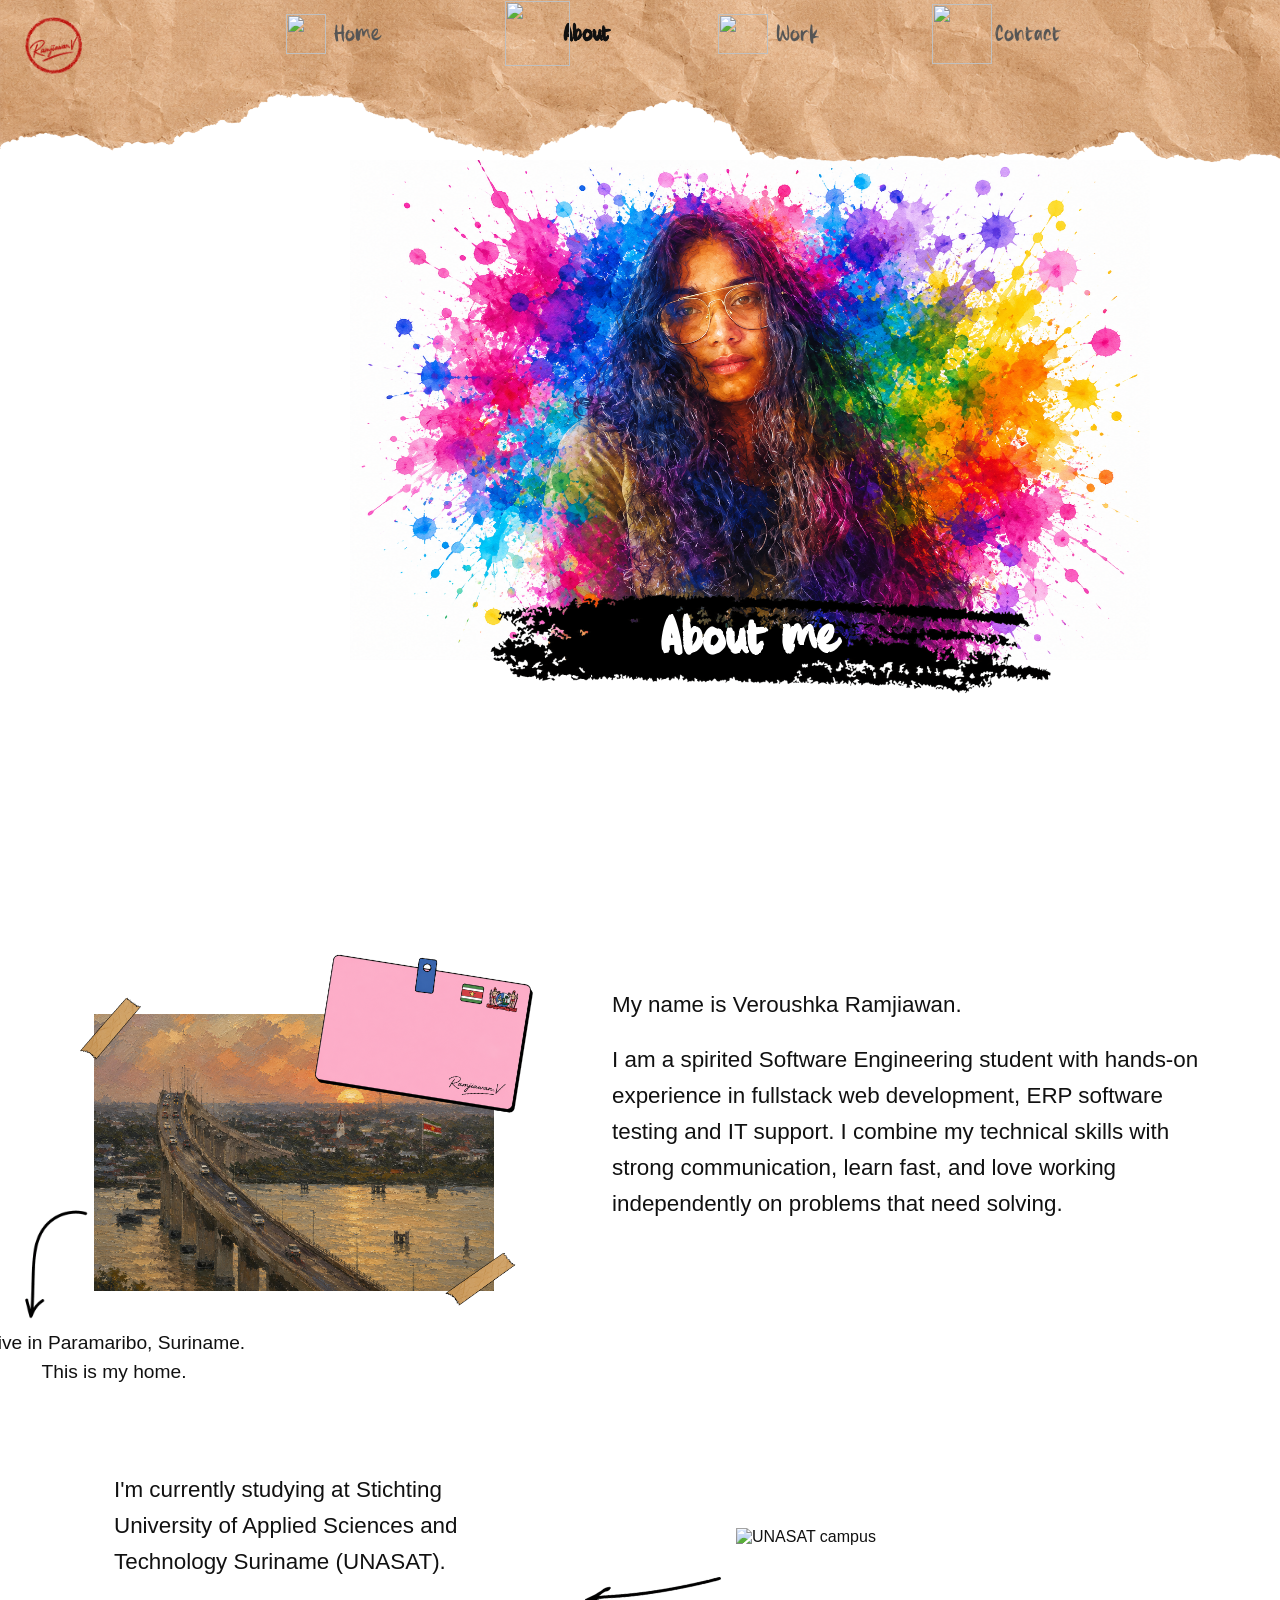
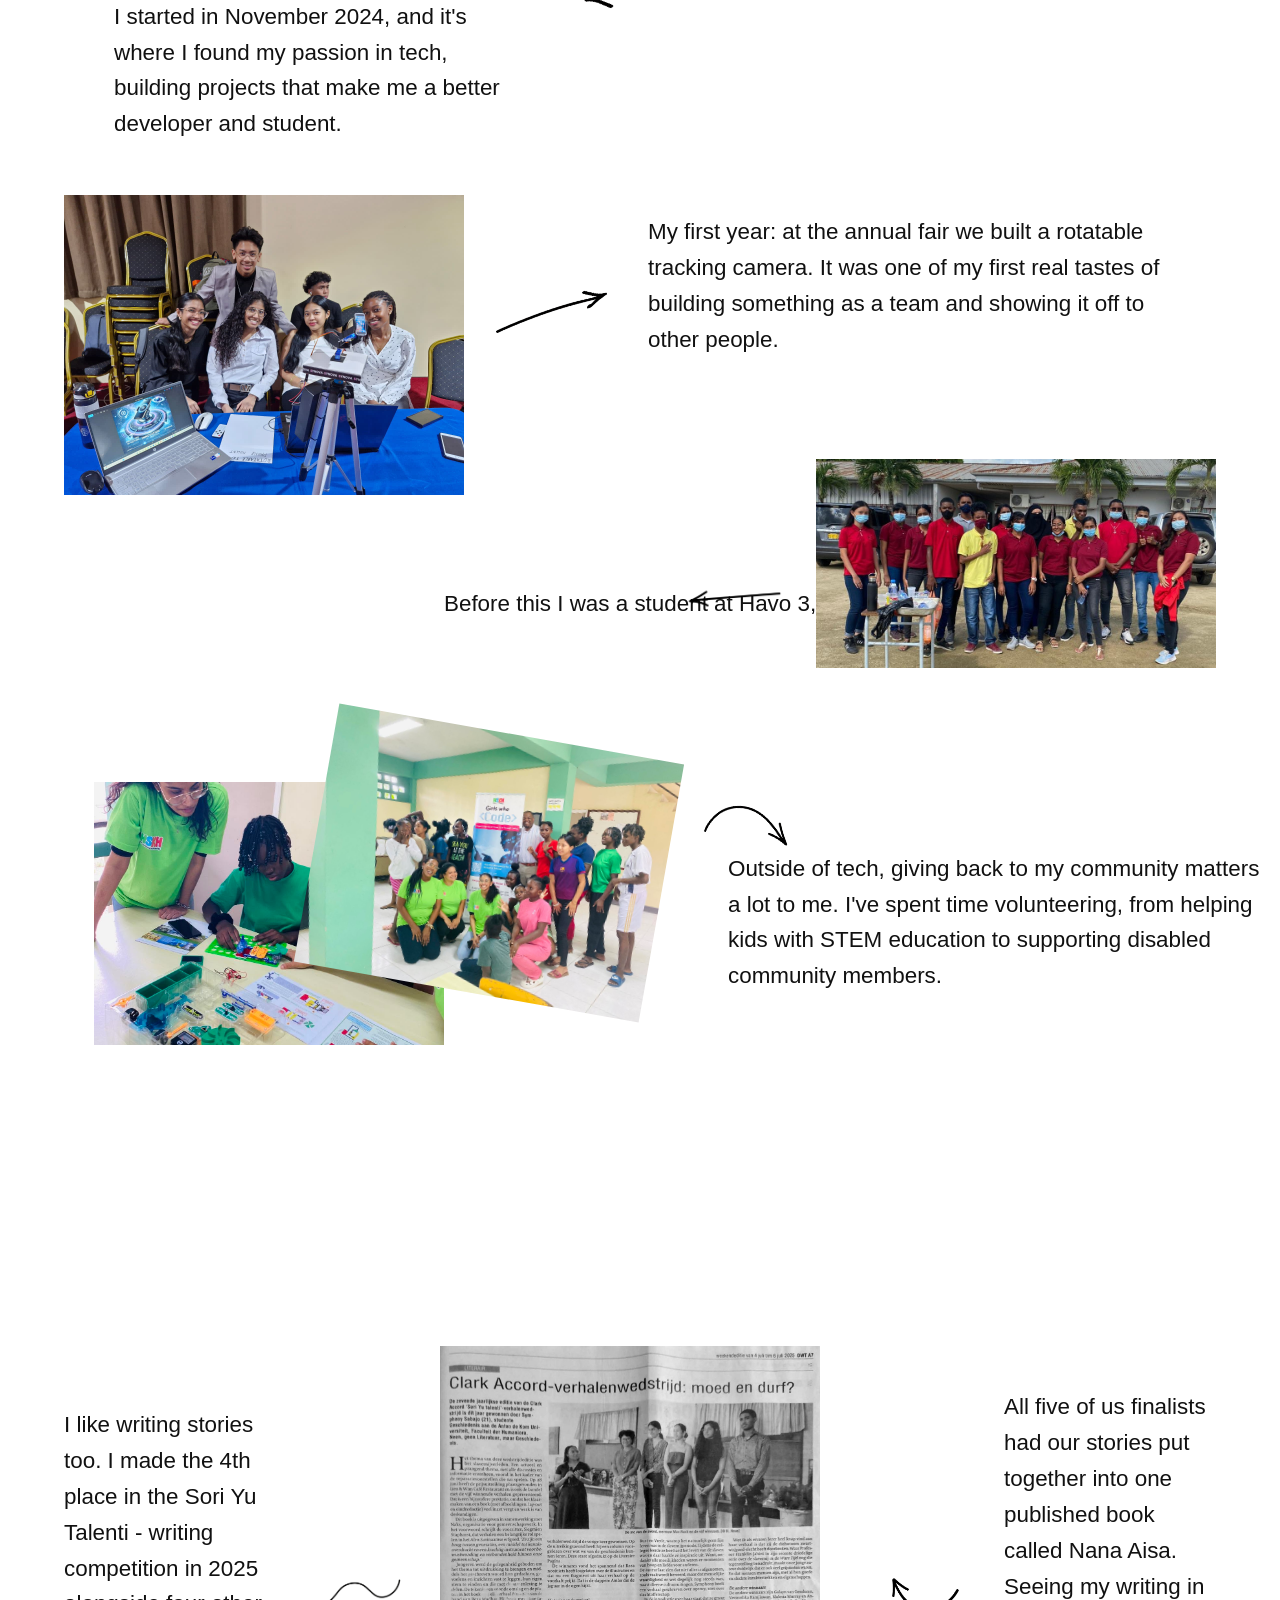
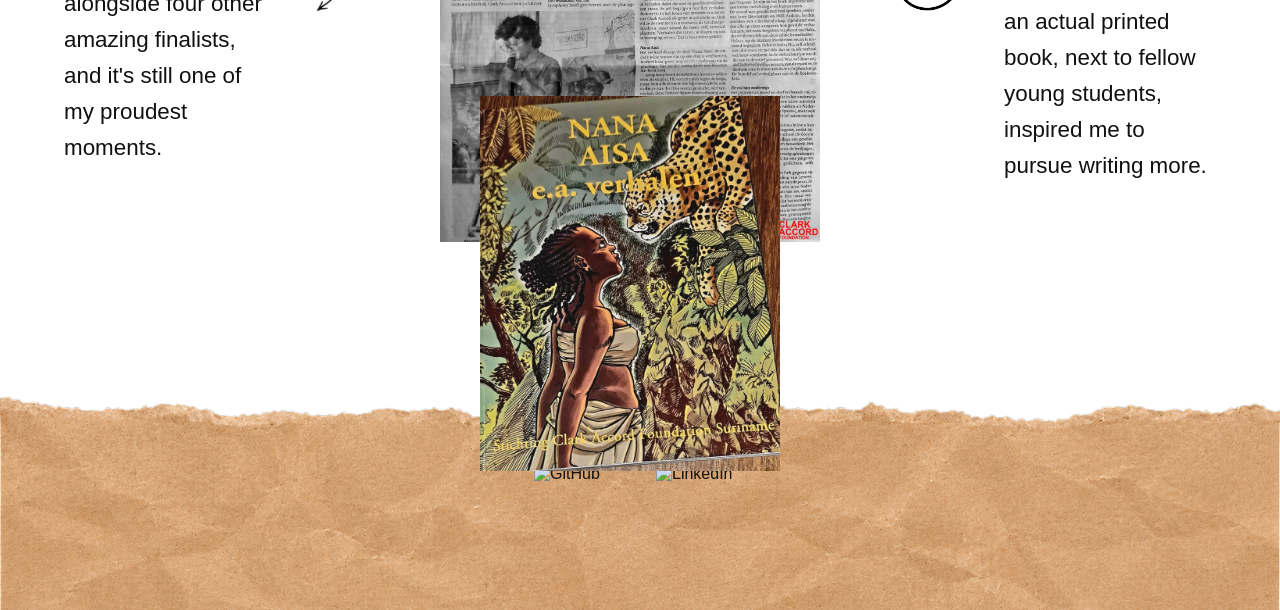
==== commit e1cf29f9: "style: adjust volunteer arrow and writing section image sizes" ====
--- a/about.html
+++ b/about.html
@@ -114,6 +114,30 @@
               <img class="about-school__arrow about-school__arrow--3" src="./img/aboutpage/arrow6.png" alt="">
               <img class="about-school__image about-school__image--havo3" src="./img/aboutpage/havo3.jpeg" alt="Havo 3 school">
             </div>
+              <div class="about-school__row about-school__row--4">
+                <div class="about-school__visual about-school__visual--volunteer">
+                  <img class="about-school__image about-school__image--volunteer-back" src="./img/aboutpage/HSKKH2.jpg" alt="Volunteering with kids">
+                  <img class="about-school__image about-school__image--volunteer-front" src="./img/aboutpage/HSKH.jpg" alt="Volunteering with kids">
+                </div>
+                <img class="about-school__arrow about-school__arrow--4" src="./img/aboutpage/arrow3.png" alt="">
+                <div class="about-school__text about-school__text--volunteer">
+                  <p class="about-school__line">Outside of tech, giving back to my community matters a lot to me. I've spent time volunteering, from helping kids with STEM education to supporting disabled community members.</p>
+                </div>
+              </div>
+            <div class="about-school__row about-school__row--5">
+              <div class="about-school__text about-school__text--writing">
+                <p class="about-school__line">I like writing stories too. I made the 4th place in the Sori Yu Talenti - writing competition in 2025 alongside four other amazing finalists, and it's still one of my proudest moments.</p>
+              </div>
+              <img class="about-school__arrow about-school__arrow--5" src="./img/aboutpage/arrow4.png" alt="">
+              <div class="about-school__visual about-school__visual--writing">
+                <img class="about-school__image about-school__image--newspaper" src="./img/aboutpage/news-paperclipping.jpg" alt="Newspaper clipping of writing competition">
+                <img class="about-school__image about-school__image--nanaaisa" src="./img/aboutpage/nana-aisa.jpeg" alt="Nana Aisa published book">
+              </div>
+              <img class="about-school__arrow about-school__arrow--6" src="./img/aboutpage/arrow5.png" alt="">
+              <div class="about-school__text about-school__text--book">
+                <p class="about-school__line">All five of us finalists had our stories put together into one published book called Nana Aisa. Seeing my writing in an actual printed book, next to fellow young students, inspired me to pursue writing more.</p>
+              </div>
+            </div>
           </section>
       </main>
 
--- a/css/about.css
+++ b/css/about.css
@@ -221,4 +221,96 @@
   position: relative;
   top: -150px;
   left: 0px;
+}
+
+.about-school__visual--volunteer {
+  position: relative;
+  width: 400px;
+  height: 400px;      /* fixed height needed since children are absolute */
+  flex-shrink: 0;
+}
+
+.about-school__image--volunteer-back {
+  position: absolute;
+  top: -100px;
+  left: 30px;
+  width: 350px;
+  z-index: 1;
+}
+
+.about-school__image--volunteer-front {
+  position: absolute;
+  top: -150px;              /* more negative = sits higher than the back image */
+  left: 250px;
+  width: 350px;
+  transform: rotate(10deg); /* adjust rotation direction/amount */
+  z-index: 2;
+}
+
+.about-school__text--volunteer {
+  flex: none;         /* stop it from stretching to fill the row */
+  max-width: 550px;   /* boxes the text in — adjust this number to make it narrower/wider */
+  position: relative;
+  top: -150px;
+  left: 100px;
+}
+
+.about-school__arrow--4 {
+  position: relative;
+  top: -250px;
+  left: 200px;
+  width: 100px;   /* increase this number to make it bigger, decrease to make it smaller */
+  z-index: 2;
+  transform: rotate(50deg); /* adjust rotation direction/amount */
+}
+
+.about-school__visual--writing {
+  position: relative;
+  width: 400px;
+  height: 500px;
+  flex-shrink: 0;
+}
+
+.about-school__image--newspaper {
+  position: absolute;
+  top: 0px;
+  left: 0px;
+  width: 380px;
+  z-index: 1;
+}
+
+.about-school__image--nanaaisa {
+  position: absolute;
+  top: 350px;
+  left: 40px;
+  width: 300px;
+  z-index: 2;
+}
+
+.about-school__text--writing {
+  position: relative;
+  top: 0px;
+  left: 0px;
+}
+
+.about-school__arrow--5 {
+  position: relative;
+  top: 0px;
+  left: 0px;
+}
+
+.about-school__arrow--6 {
+  position: relative;
+  top: 0px;      /* negative = up, positive = down */
+  left: 0px;     /* positive = right, negative = left */
+}
+
+.about-school__text--book {
+  flex: 1;
+  font-family: 'HalfTermSchoolsOut', sans-serif;
+  font-size: 1.4rem;
+  line-height: 1.6;
+  position: relative;
+  top: 0px;
+  left: 0px;
 }
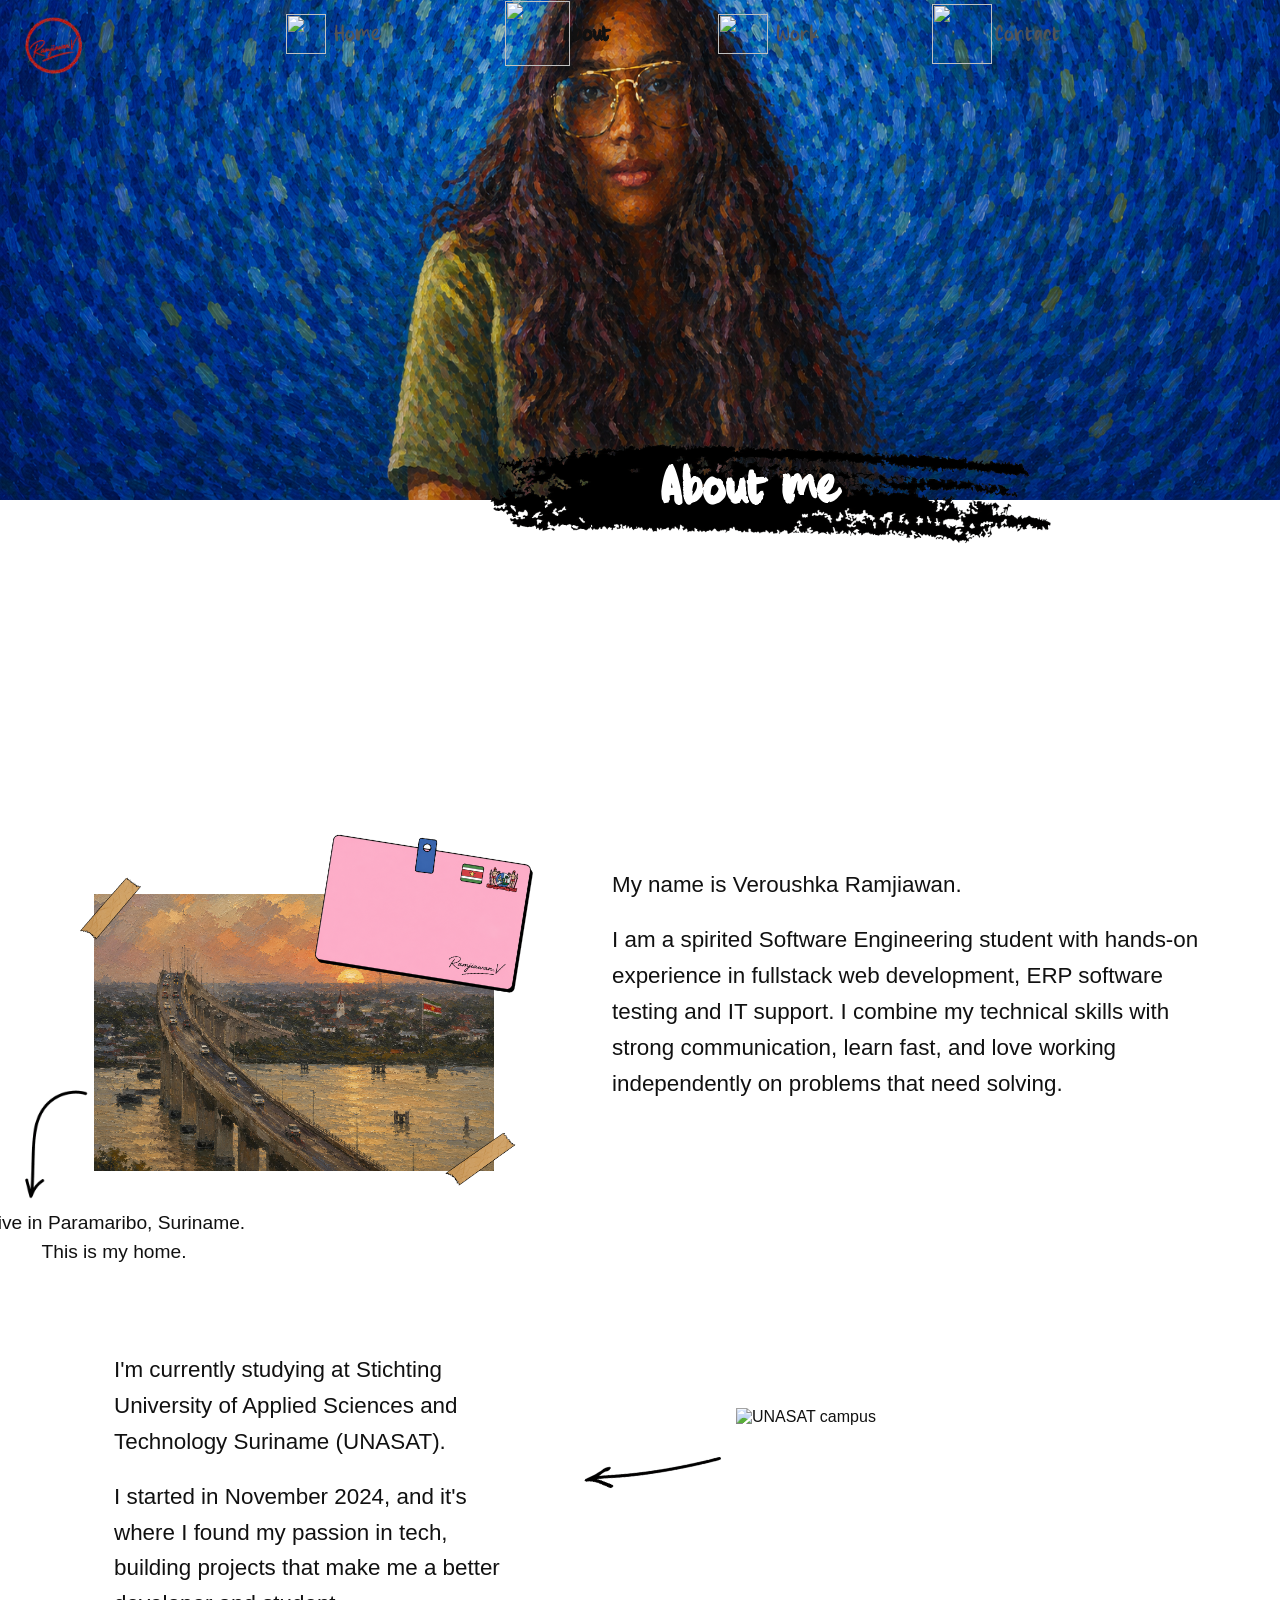
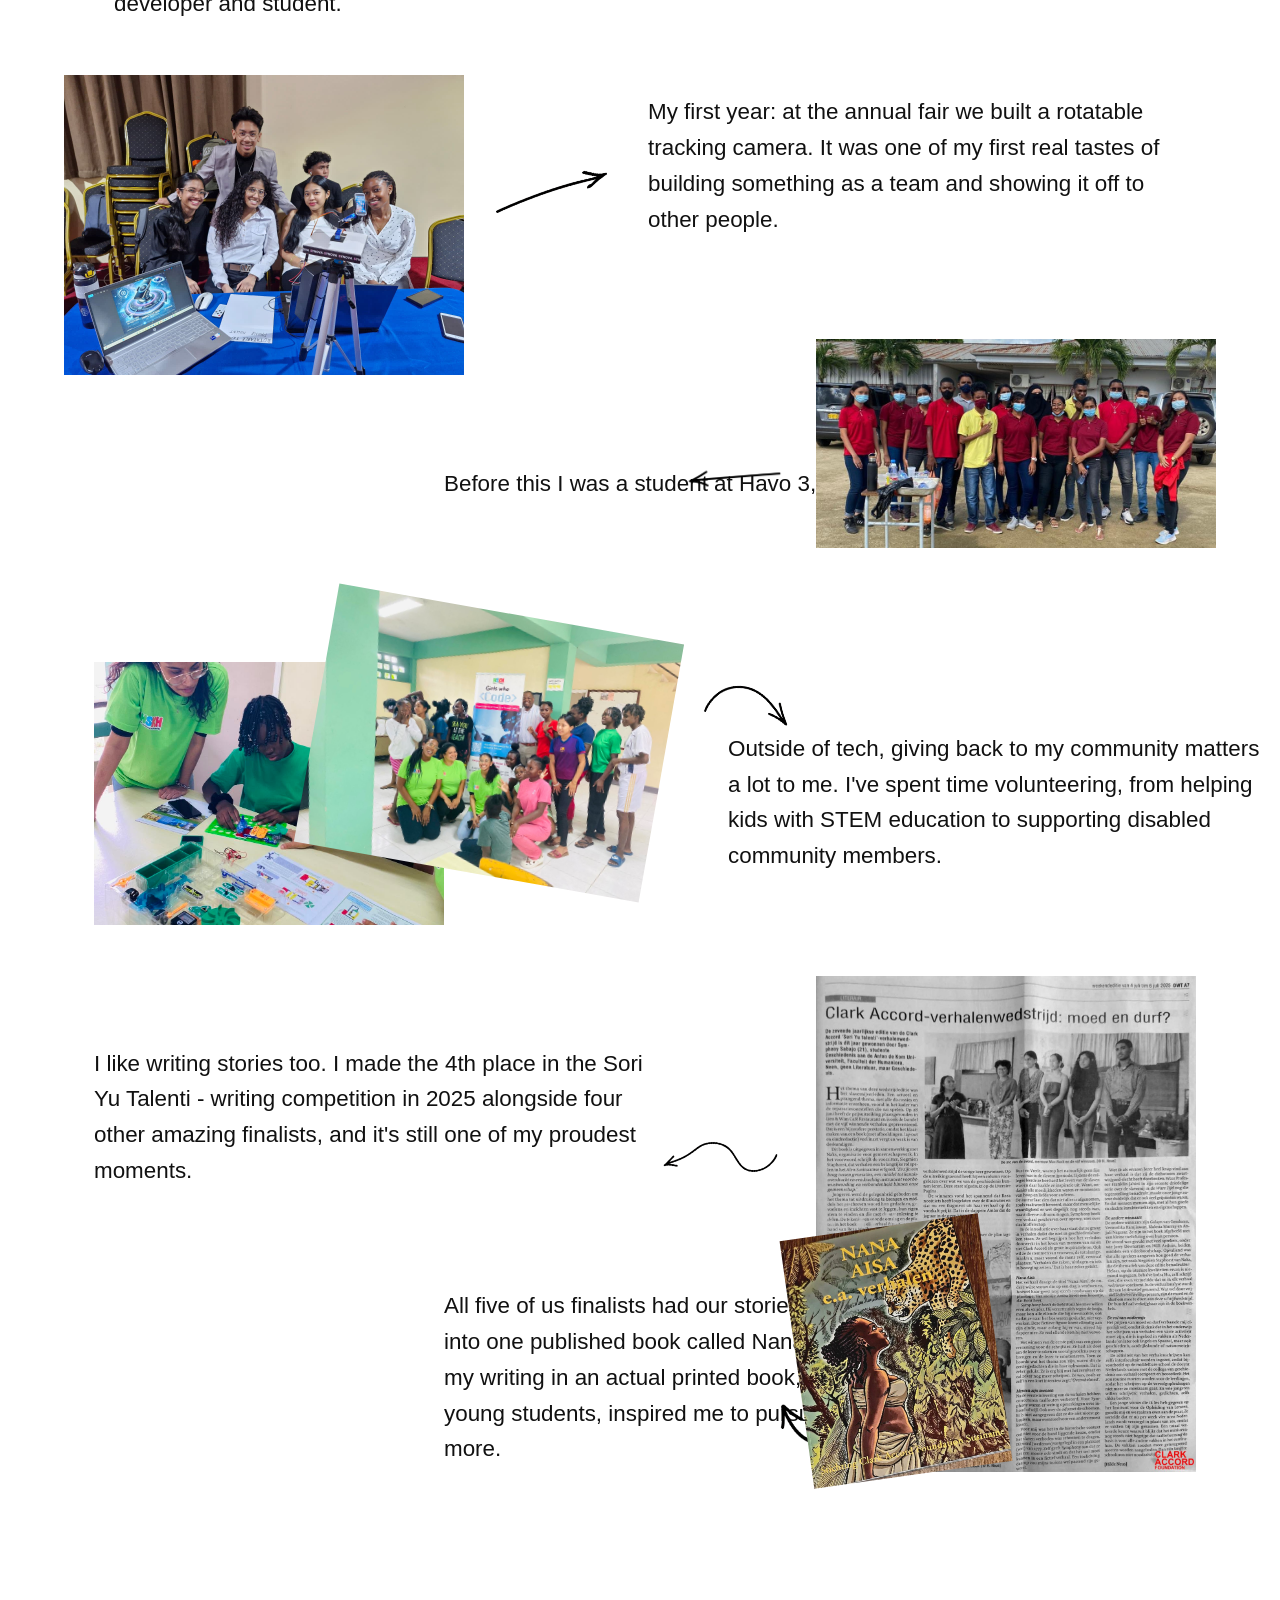
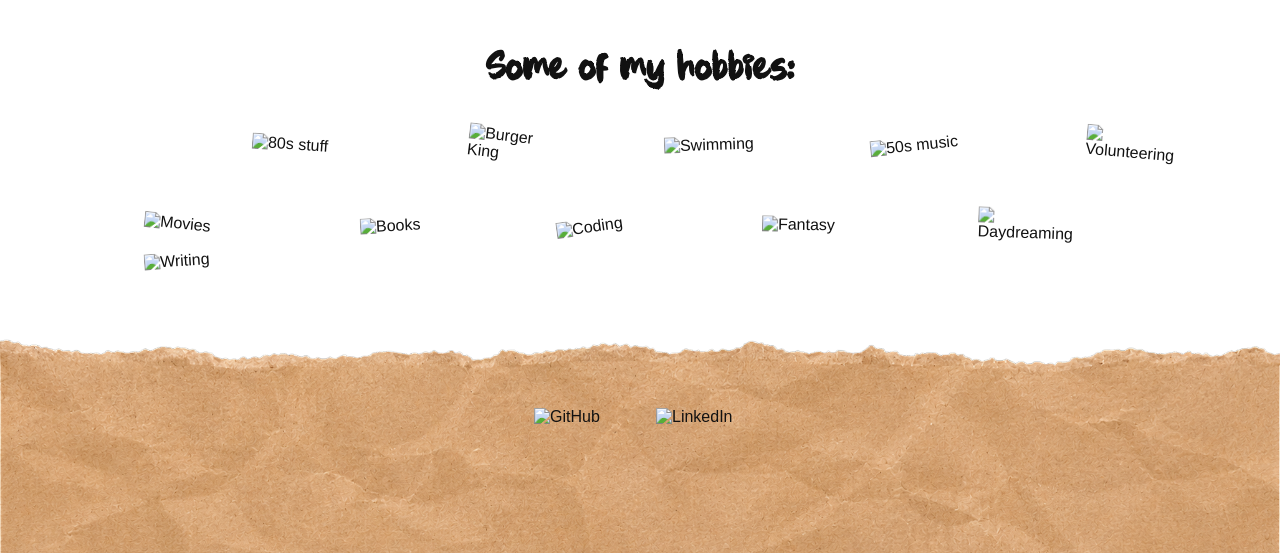
==== commit 1ac80bea: "feat: add clickable links to project titles and github url; style: swap about-intro background image" ====
--- a/about.html
+++ b/about.html
@@ -11,7 +11,7 @@
   <body>
 
     <header class="nav">
-      <img src="./img/topnavbar.png" alt="" class="nav__bg" aria-hidden="true" />
+      <img src="./img/topnavbar.webp" alt="" class="nav__bg" aria-hidden="true" />
       <div class="nav__content">
         <img src="./img/logo.png" alt="Veroushka Ramjiawan logo" class="nav__logo-img" />
         <ul class="nav__links">
@@ -71,9 +71,11 @@
     </header>
       <main>
           <div class="about-intro">
-              <img src="./img/aboutpage/background2.png" alt="" class="about-intro__bg" />
-              <img src="./img/aboutpage/aboutme-header.png" alt="" class="about-intro__header-img" />
-              <h1 class="about-intro__title">About me</h1>
+              <img src="./img/aboutpage/background4.png" alt="" class="about-intro__bg" />
+              <div class="about-intro__header-cluster">
+                <img src="./img/aboutpage/aboutme-header.png" alt="" class="about-intro__header-img" />
+                <h1 class="about-intro__title">About me</h1>
+              </div>
           </div>
           <section class="about-story">
             <div class="about-story__visual">
@@ -125,19 +127,39 @@
                 </div>
               </div>
             <div class="about-school__row about-school__row--5">
-              <div class="about-school__text about-school__text--writing">
-                <p class="about-school__line">I like writing stories too. I made the 4th place in the Sori Yu Talenti - writing competition in 2025 alongside four other amazing finalists, and it's still one of my proudest moments.</p>
+              <div class="about-school__text-group-writing">
+                <div class="about-school__text about-school__text--writing">
+                  <p class="about-school__line">I like writing stories too. I made the 4th place in the Sori Yu Talenti - writing competition in 2025 alongside four other amazing finalists, and it's still one of my proudest moments.</p>
+                </div>
+                <div class="about-school__text about-school__text--book">
+                  <p class="about-school__line">All five of us finalists had our stories put together into one published book called Nana Aisa. Seeing my writing in an actual printed book, next to fellow young students, inspired me to pursue writing more.</p>
+                </div>
               </div>
-              <img class="about-school__arrow about-school__arrow--5" src="./img/aboutpage/arrow4.png" alt="">
+              <div class="about-school__arrows-writing">
+                <img class="about-school__arrow about-school__arrow--5" src="./img/aboutpage/arrow4.png" alt="">
+                <img class="about-school__arrow about-school__arrow--6" src="./img/aboutpage/arrow5.png" alt="">
+              </div>
               <div class="about-school__visual about-school__visual--writing">
                 <img class="about-school__image about-school__image--newspaper" src="./img/aboutpage/news-paperclipping.jpg" alt="Newspaper clipping of writing competition">
                 <img class="about-school__image about-school__image--nanaaisa" src="./img/aboutpage/nana-aisa.jpeg" alt="Nana Aisa published book">
               </div>
-              <img class="about-school__arrow about-school__arrow--6" src="./img/aboutpage/arrow5.png" alt="">
-              <div class="about-school__text about-school__text--book">
-                <p class="about-school__line">All five of us finalists had our stories put together into one published book called Nana Aisa. Seeing my writing in an actual printed book, next to fellow young students, inspired me to pursue writing more.</p>
+            </div>
+              <div class="about-school__row about-school__row--hobbies">
+                <h2 class="about-school__hobbies-title">Some of my hobbies:</h2>
+                <div class="about-school__hobbies-cluster">
+                  <img class="about-school__hobby-img about-school__hobby-img--movies" src="./img/aboutpage/movies.png" alt="Movies">
+                  <img class="about-school__hobby-img about-school__hobby-img--80s" src="./img/aboutpage/80s-stuff.png" alt="80s stuff">
+                  <img class="about-school__hobby-img about-school__hobby-img--books" src="./img/aboutpage/books.png" alt="Books">
+                  <img class="about-school__hobby-img about-school__hobby-img--burgerking" src="./img/aboutpage/burger-king.png" alt="Burger King">
+                  <img class="about-school__hobby-img about-school__hobby-img--coding" src="./img/aboutpage/coding.png" alt="Coding">
+                  <img class="about-school__hobby-img about-school__hobby-img--swimming" src="./img/aboutpage/swimming.png" alt="Swimming">
+                  <img class="about-school__hobby-img about-school__hobby-img--fantasy" src="./img/aboutpage/fantasy.png" alt="Fantasy">
+                  <img class="about-school__hobby-img about-school__hobby-img--music" src="./img/aboutpage/50s-music.png" alt="50s music">
+                  <img class="about-school__hobby-img about-school__hobby-img--daydreaming" src="./img/aboutpage/daydreaming.png" alt="Daydreaming">
+                  <img class="about-school__hobby-img about-school__hobby-img--volunteering" src="./img/aboutpage/volunteering.png" alt="Volunteering">
+                  <img class="about-school__hobby-img about-school__hobby-img--writing" src="./img/aboutpage/writing.png" alt="Writing">
+                </div>
               </div>
-            </div>
           </section>
       </main>
 
--- a/css/about.css
+++ b/css/about.css
@@ -1,6 +1,6 @@
 .about-intro {
   position: relative;
-  min-height: 100vh;
+  min-height: 120vh;      /* ↑ increase further if you push things down more */
   background-color: #ffffff;
   overflow: hidden;
   margin-top: -250px;
@@ -9,10 +9,10 @@
 .about-intro__bg {
   display: block;
   position: absolute;
-  top: 110px;
-  left: 350px;
-  width: 800px;
-  height: 500px;
+  top: 0px;
+  left: 0;
+  width: 100vw;
+  height: 750px;      
   z-index: 0;
 }
 
@@ -36,6 +36,12 @@
   color: #ffffff;
   text-shadow: 2px 2px 6px rgba(0, 0, 0, 0.6);
   margin: 0;
+}
+
+.about-intro__header-cluster {
+  position: relative;
+  top: 150px;      
+  left: 0px;
 }
 
 /* ===== About Story Section (Paramaribo photo + text) ===== */
@@ -273,7 +279,7 @@
 
 .about-school__image--newspaper {
   position: absolute;
-  top: 0px;
+  top: -250px;
   left: 0px;
   width: 380px;
   z-index: 1;
@@ -281,36 +287,86 @@
 
 .about-school__image--nanaaisa {
   position: absolute;
-  top: 350px;
-  left: 40px;
-  width: 300px;
-  z-index: 2;
+  top: 0px;
+  left: -20px;
+  width: 200px;
+  z-index: 2;
+  transform: rotate(-8deg);  /* negative = counter-clockwise, positive = clockwise */
 }
 
 .about-school__text--writing {
   position: relative;
-  top: 0px;
-  left: 0px;
+  top: -250px;
+  left: 30px;
 }
 
 .about-school__arrow--5 {
   position: relative;
-  top: 0px;
-  left: 0px;
+  top: -270px;      /* ↑ negative = up, positive = down */
+  left: 0px;     /* ↔ negative = left, positive = right */
+  width: 400px;  /* size — increase to make bigger, decrease to make smaller */
+  z-index: 2;
+  transform: rotate(15deg);  /* negative = counter-clockwise, positive = clockwise */
 }
 
 .about-school__arrow--6 {
   position: relative;
-  top: 0px;      /* negative = up, positive = down */
-  left: 0px;     /* positive = right, negative = left */
+  top: -80px;
+  left: 100px;
+  width: 150px;
 }
 
 .about-school__text--book {
-  flex: 1;
+  flex: none;
   font-family: 'HalfTermSchoolsOut', sans-serif;
   font-size: 1.4rem;
   line-height: 1.6;
   position: relative;
-  top: 0px;
-  left: 0px;
-}+  top: -170px;
+  left: 380px;
+  max-width: 500px;
+}
+
+/* ===== Hobbies Section ===== */
+
+.about-school__row--hobbies {
+  flex-direction: column;
+  align-items: flex-start;
+  gap: 2rem;
+  margin-top: -150px;   /* more negative = moves further up */
+}
+
+.about-school__hobbies-title {
+  font-family: 'ShinyPaint', sans-serif;
+  font-size: 3rem;
+  margin: 0;
+  width: 100%;
+  text-align: center;
+}
+
+.about-school__hobbies-cluster {
+  display: flex;
+  flex-wrap: wrap;
+  gap: 0.5rem;
+  align-items: center;
+  margin-left: 80px; 
+}
+
+.about-school__hobby-img {
+  width: 150px;      /* size — same for all, adjust globally here */
+  height: auto;
+}
+
+/* individual rotation per image, so it looks scattered instead of a grid */
+.about-school__hobby-img--music        { position: relative; top: 0px; left: 0px; width: 100px; transform: rotate(-6deg); }
+.about-school__hobby-img--80s          { position: relative; top: 0px; left: 0px; width: 100px; transform: rotate(4deg); }
+.about-school__hobby-img--books        { position: relative; top: 80px; left: 0px; width: 100px; transform: rotate(-3deg); }
+.about-school__hobby-img--burgerking   { position: relative; top: 0px; left: 0px; width: 80px; transform: rotate(7deg); }
+.about-school__hobby-img--coding       { position: relative; top: 80px; left: 0px; width: 100px; transform: rotate(-8deg); }
+.about-school__hobby-img--daydreaming  { position: relative; top: 80px; left: 0px; width: 100px; transform: rotate(2deg); }
+.about-school__hobby-img--fantasy      { position: relative; top: 80px; left: 0px; width: 100px; transform: rotate(1deg); }
+.about-school__hobby-img--movies       { position: relative; top: 80px; left: 0px; width: 100px; transform: rotate(6deg); }
+.about-school__hobby-img--swimming     { position: relative; top: 0px; left: 0px; width: 90px; transform: rotate(-2deg); }
+.about-school__hobby-img--volunteering { position: relative; top: 0px; left: 0px; width: 100px; transform: rotate(5deg); }
+.about-school__hobby-img--writing      { position: relative; top: 80px; left: 0px; width: 100px; transform: rotate(-4deg); }
+
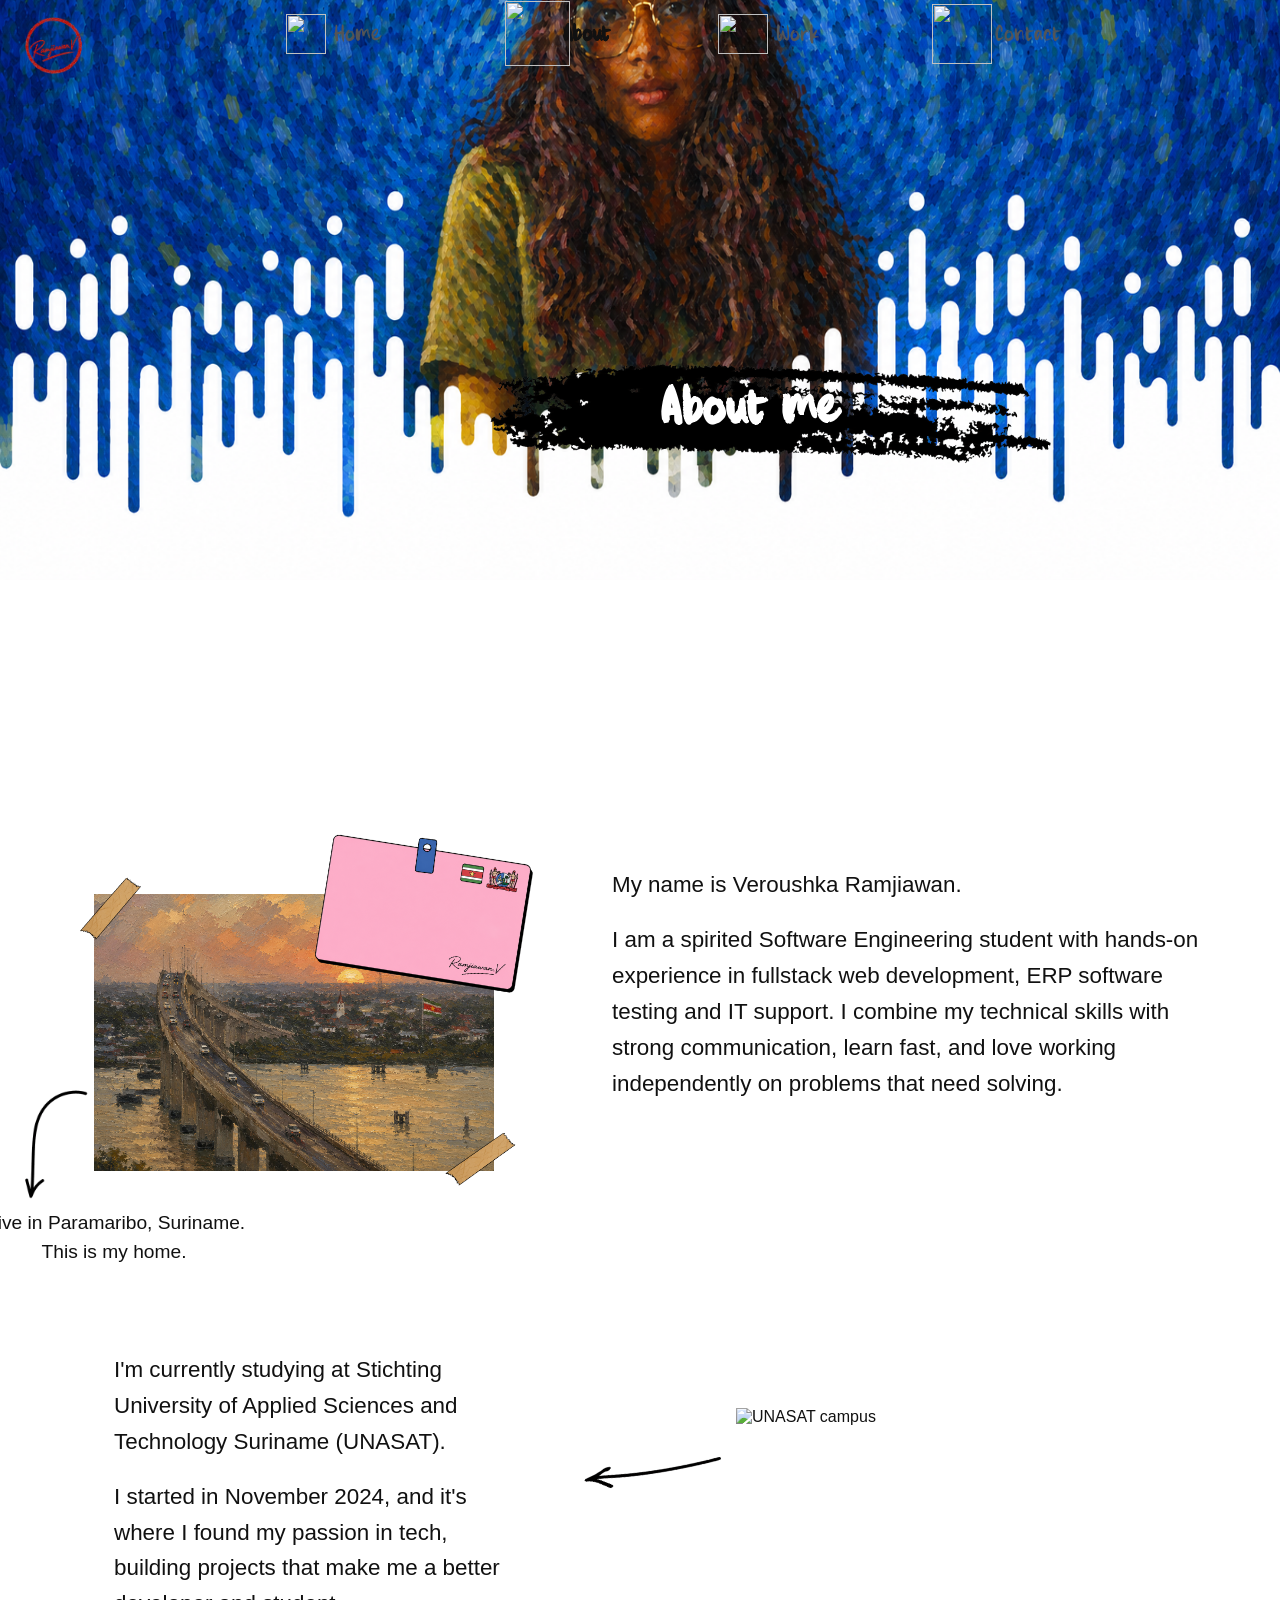
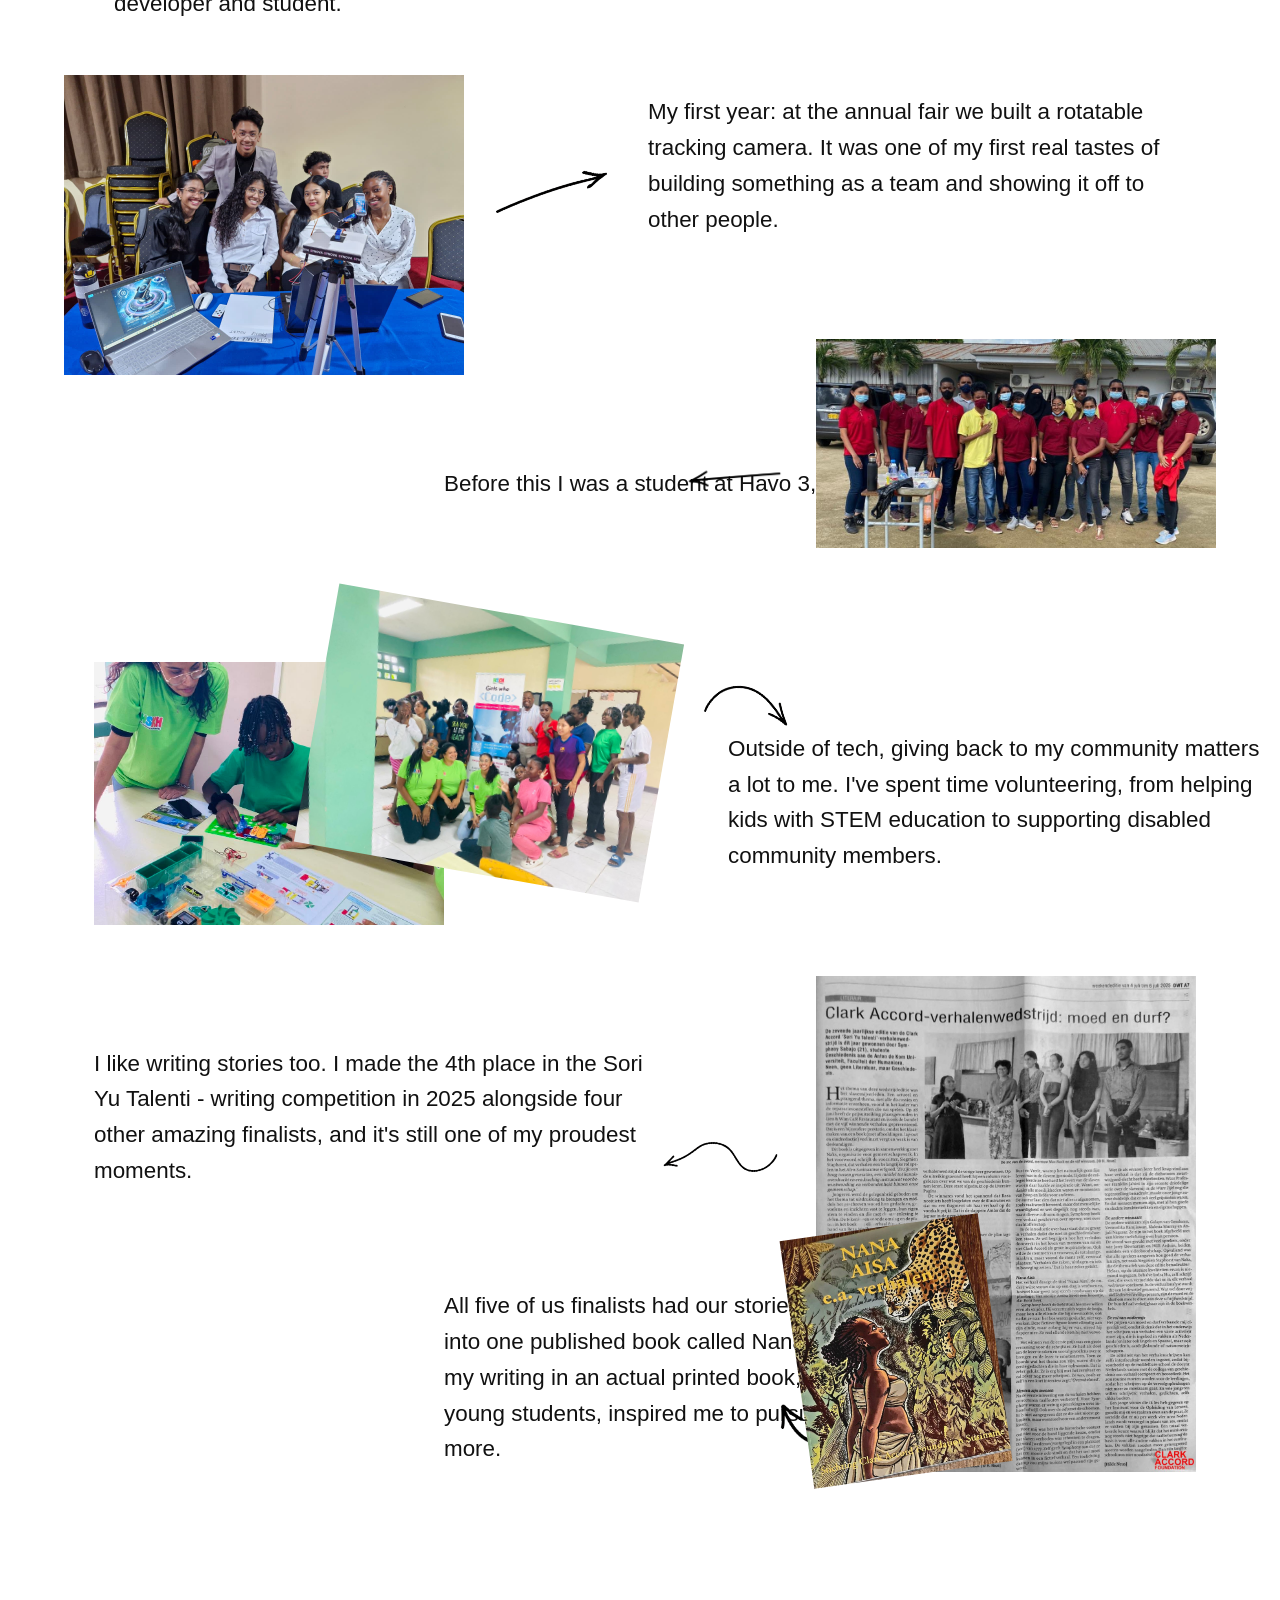
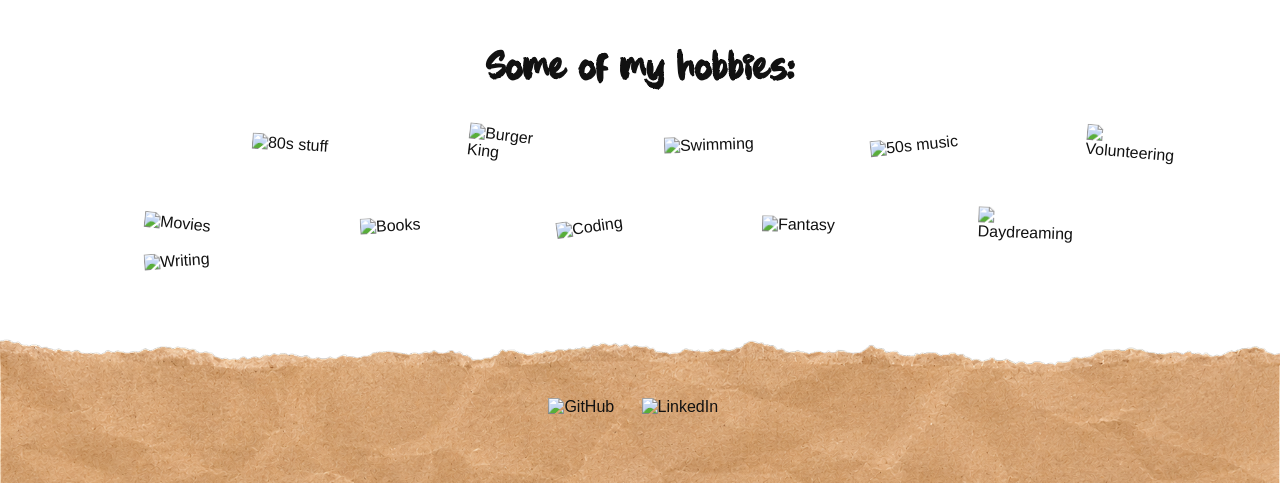
==== commit 4a747a9c: "fix: correct beat-detection averaging, restore missing if-guard and console logging in typewriter fe" ====
--- a/about.html
+++ b/about.html
@@ -71,7 +71,7 @@
     </header>
       <main>
           <div class="about-intro">
-              <img src="./img/aboutpage/background4.png" alt="" class="about-intro__bg" />
+              <img src="./img/aboutpage/background5.png" alt="" class="about-intro__bg" />
               <div class="about-intro__header-cluster">
                 <img src="./img/aboutpage/aboutme-header.png" alt="" class="about-intro__header-img" />
                 <h1 class="about-intro__title">About me</h1>
--- a/css/main.css
+++ b/css/main.css
@@ -256,26 +256,18 @@
   display: flex;
   align-items: center;
   justify-content: center;
-  margin-top: -250px;
+  margin-top: -220px;
   background: #111;
 }
 
-.hero__video {
+.hero__bg {
   position: absolute;
   inset: 0;
   width: 100%;
   height: 100%;
   object-fit: cover;
-  object-position: center 30%;   /* was: center top — nudges the crop point down */
-  transform-origin: center;
+  object-position: center 30%;
   z-index: 0;
-}
-
-.hero__overlay {
-  position: absolute;
-  inset: 0;
-  background: rgba(0, 0, 0, 0.4);
-  z-index: 1;
 }
 
 .hero__content {
@@ -289,7 +281,7 @@
 .hero__name {
   font-size: clamp(2.5rem, 8vw, 6rem);
   font-family: 'ShinyPaint', sans-serif;   
-  color: white;
+  color: rgb(0, 0, 0);
   margin-bottom: 1rem;
 }
 
@@ -305,10 +297,10 @@
 
 .about-strip {
   position: relative;
-  background: linear-gradient(180deg, #3e6881 0%, #d8c9b3 35%, #f5ede1 100%);
+  background: linear-gradient(180deg, rgba(255, 255, 255, 0) 60%, #ffffff 100%);
   padding: 5rem 3rem 5rem 2rem;
   overflow: hidden;
-  min-height: 950px;  /* increase this until nothing gets cut off */
+  min-height: 800px;  /* increase this until nothing gets cut off */
 }
 
 /* Notebook — absolutely positioned, big, pushed to the left */
@@ -317,11 +309,11 @@
   top: 300px; 
   transform: translateY(-30%);
   width: 90%;
-  left: -2%;
+  left: 2%;
 }
 
 .about-strip__notebook img {
-  width: 100%;
+  width: 70%;
   height: auto;
   display: block;
 }
@@ -330,10 +322,8 @@
 .about-strip__photo-wrap {
   position: absolute;
   top: 20%;        /* up/down on the notebook */
-  left: 60%;       /* left/right — 55% pushes it to the right page */
-  width: 23%;      /* size of the photo */
-  transform: rotate(-2deg);  /* adjust degrees to taste */
-
+  left: 42%;       /* left/right — 55% pushes it to the right page */
+  width: 20%;      /* size of the photo */
 }
 
 .about-strip__photo {
@@ -341,6 +331,7 @@
   height: 100px;     
   display: block;
   object-fit: cover;  /* crops cleanly instead of stretching */
+  border: 3px solid #000;
 }
 
 /* Tape pieces */
@@ -353,12 +344,12 @@
 
 .about-strip__tape--1 {
   top: -25%;
-  left: 42%;
+  left: 28%;
 }
 
 .about-strip__tape--2 {
   top: 75%;
-  right: 40%;
+  right: 57%;
 }
 
 /* Right column — floated on the right side */
@@ -380,12 +371,28 @@
   display: block;
 }
 
+.about-strip__intro-text {
+  position: absolute;
+  width: 260px;
+  top: 205px;        /* up/down — adjust to sit above the sticky note */
+  left: -770px;       /* left/right — start it matching the sticky note's left value */
+  font-family: 'HalfTermSchoolsOut';
+  font-size: 1.4rem;
+  color: #333;
+  text-align: center;
+}
+
+.about-strip__intro-text--top {
+  position: relative;
+  top: -60px;
+}
+
 /* Sticky note wrapper */
 .about-strip__sticky-wrap {
   position: absolute;  /* now fully independent */
-  width: 600px;        /* size */
-  top: -1rem;          /* up/down from the top of .about-strip__right */
-  left: -55rem;         /* left/right — negative goes toward the notebook */
+  width: 300px;        /* size */
+  top: 300px;          /* up/down from the top of .about-strip__right */
+  left: -800px;         /* left/right — negative goes toward the notebook */
 }
 
 .about-strip__sticky-bg {
@@ -398,15 +405,38 @@
   position: absolute;
   inset: 0;
   display: flex;
+  flex-direction: column;
   align-items: center;
   justify-content: center;
+  gap: 0.75rem;
   padding: 18% 12% 12%;
   font-family: 'HalfTermSchoolsOut';
-  font-size: 1.6rem;        /* bigger — try 1.4rem, 1.6rem etc */
+  font-size: 1.4rem;
   line-height: 1.65;
   color: #333;
   text-align: center;
-  transform: rotate(3deg); /* match your sticky note angle — adjust degrees */
+  transform: rotate(3deg);
+}
+
+.about-strip__bio-text {
+  position: absolute;
+  width: 400px;
+  top: 270px;          /* up/down — adjust to position it where you want */
+  left: 140px;          /* left/right — adjust to position it next to the notebook */
+  font-family: 'HalfTermSchoolsOut';
+  font-size: 1.4rem;
+  line-height: 1.5;
+  color: #333;
+  text-align: left;
+}
+
+.about-strip__arrow {
+  position: absolute;
+  width: 100px;
+  top: 250px;
+  left: 30px;
+  z-index: 3;
+  transform: rotate(200deg);
 }
 
 /* Mobile — stack vertically */
@@ -437,8 +467,8 @@
   align-items: flex-start;
   gap: 2rem;
   flex-wrap: wrap;
-  padding: 5rem 2rem 4rem;
-  background: linear-gradient(180deg, #f5ede0 0%, #ece2d0 100%);
+  padding: rem 2rem 4rem;
+  background: #ffffff;
   min-height: 700px;       /* tune this — smallest value that doesn't clip the notes */
   overflow: hidden;
 }
@@ -554,7 +584,7 @@
 
 .skills {
   position: relative;
-  background: #ece2d0;
+  background: #ffffff;
   padding: 4rem 2rem;
   text-align: center;
 }
@@ -727,12 +757,12 @@
 }
 
 .footer--home {
-  background: #ece2d0;
+  background: #ffffff;
 }
 
 .footer__bg {
   width: 100%;
-  max-height: 300px; 
+  max-height: 230px; 
   object-fit: cover;
   object-position: center top;
   display: block;
@@ -744,7 +774,7 @@
   display: flex;
   align-items: center;
   justify-content: center;
-  gap: 2rem;
+  gap: 0.2rem;
 }
 
 .footer__link {
@@ -759,17 +789,17 @@
 
 .footer__icon--github {
   width: 90px;
-  height: 90px;
+  height: 60px;
   max-width: none;
-  top: 50px;
+  top: 60px;
   left: 0px;
 }
 
 .footer__icon--linkedin {
   width: 90px;
-  height: 90px;
+  height: 60px;
   max-width: none;
-  top: 50px;
+  top: 60px;
   left: 0px;
 }
 
@@ -777,27 +807,29 @@
   transform: scale(1.1);
 }
 
+.about-strip__roles {
+  position: absolute;
+  top: 420px;
+  left: 144px;
+}
+
 .roles-list__heading {
-  position: absolute;
-  font-family: 'RightRound', sans-serif;
-  color: purple;
-  font-size: 1.8rem;
-  top: 548px;      /* same coordinate space as .roles-list — adjust to sit above it */
-  left: -780px;
+  position: relative;
+  font-family: 'HalfTermSchoolsOut';
+  color: #333;
+  font-size: 1.4rem;
   z-index: 8;
   margin: 0;
 }
 
 .roles-list {
-  position: absolute;
-  font-family: 'RightRound', sans-serif;
-  color: purple;
-  font-size: 1.6rem;
+  position: relative;
+  font-family: 'HalfTermSchoolsOut';
+  color: #333;
+  font-size: 1.4rem;
   list-style: none;
   padding: 0;
-  margin: 0 0 2rem;  
-  top: 598px;       /* positive now — places it inside the section, below the top edge */
-  left: -780px;
+  margin: 0.5rem 0 2rem;
   z-index: 1;
 }
 
--- a/css/about.css
+++ b/css/about.css
@@ -9,10 +9,10 @@
 .about-intro__bg {
   display: block;
   position: absolute;
-  top: 0px;
+  top: -50px;
   left: 0;
   width: 100vw;
-  height: 750px;      
+  height: 880px;      
   z-index: 0;
 }
 
@@ -40,7 +40,7 @@
 
 .about-intro__header-cluster {
   position: relative;
-  top: 150px;      
+  top: 70px;      
   left: 0px;
 }
 
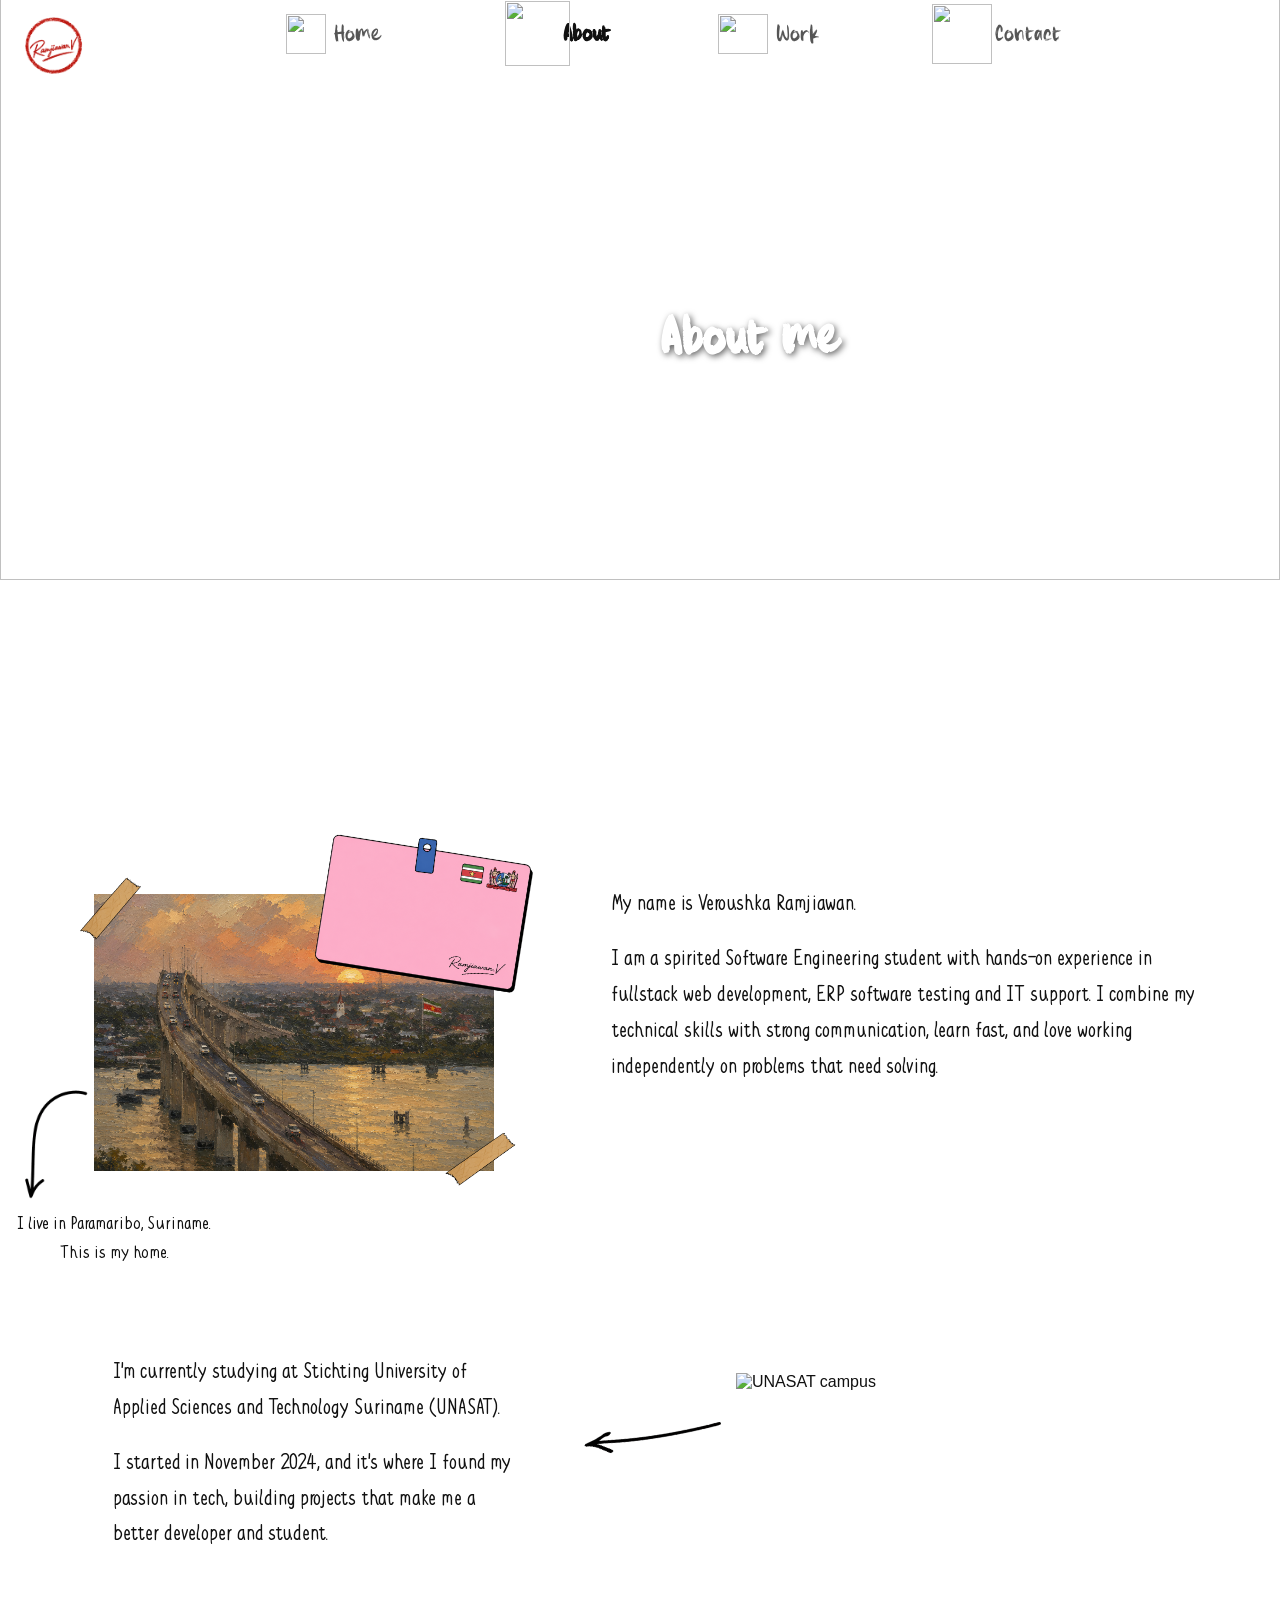
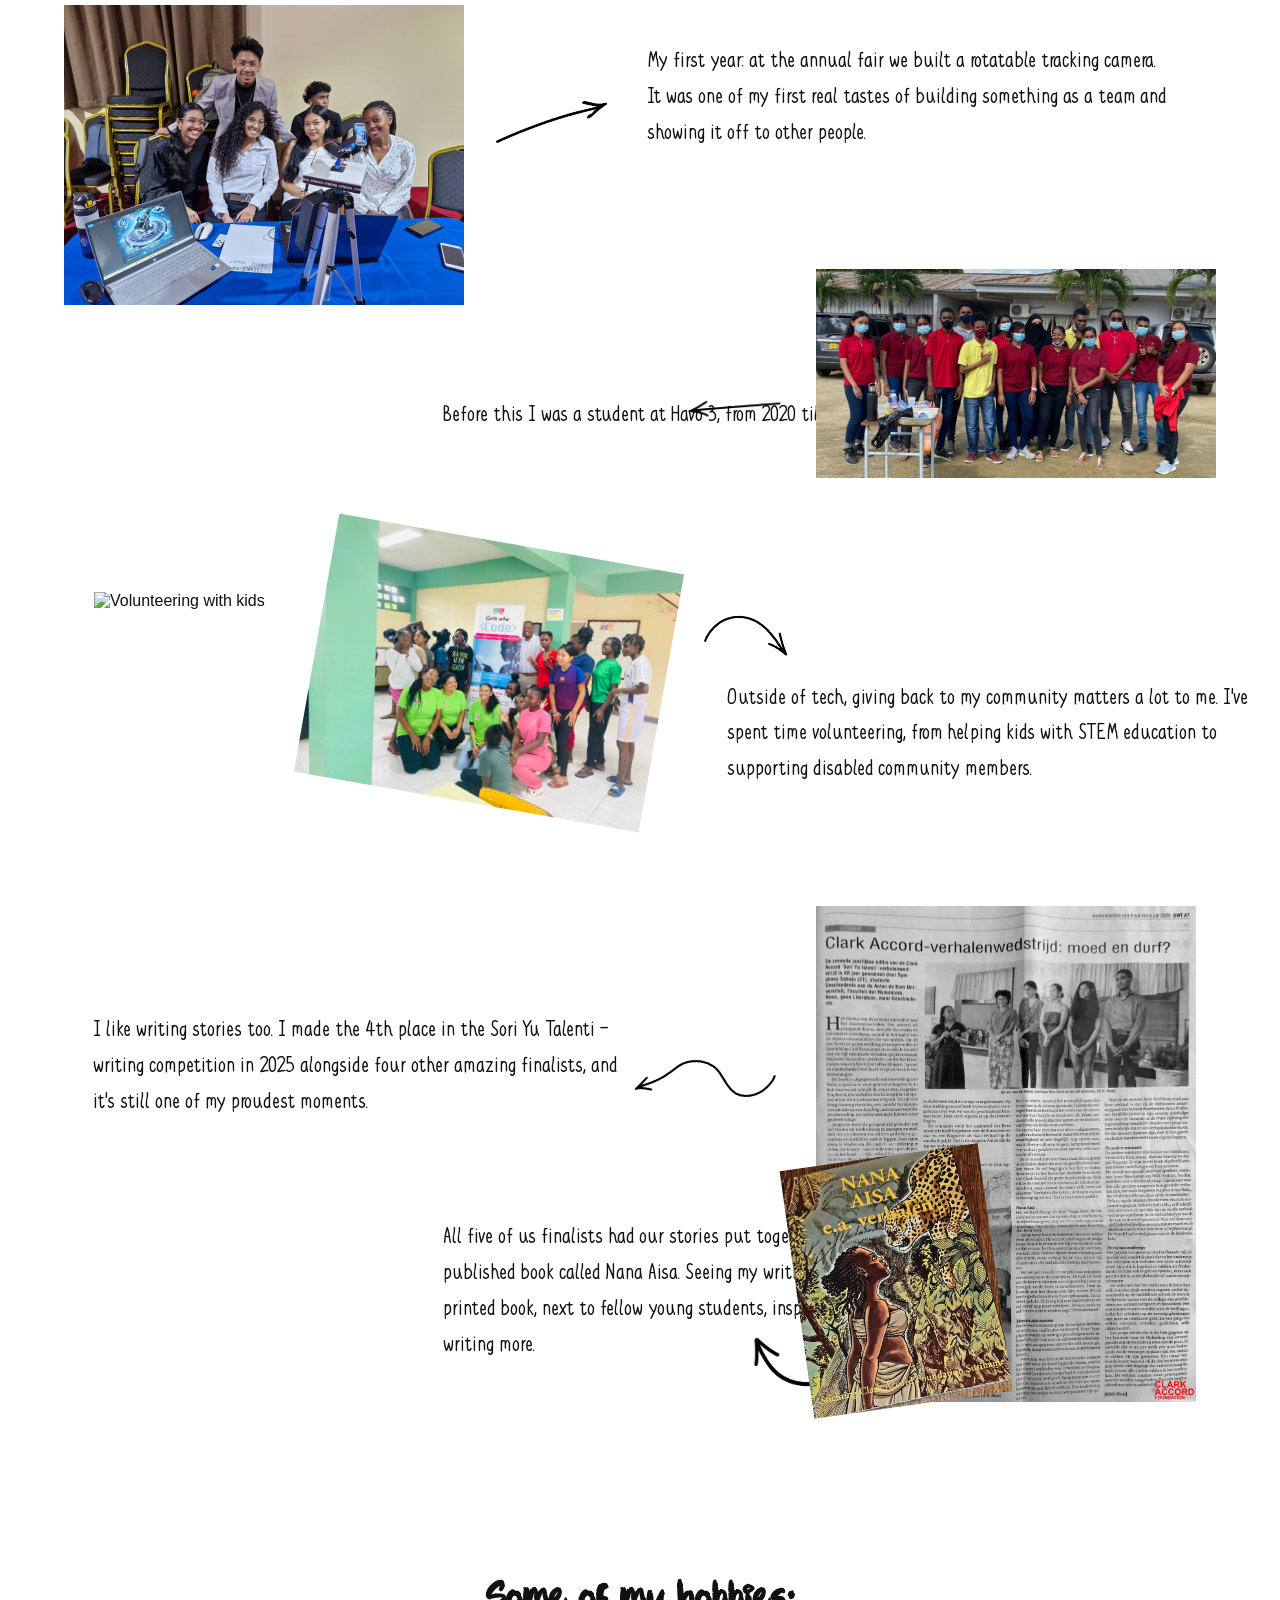
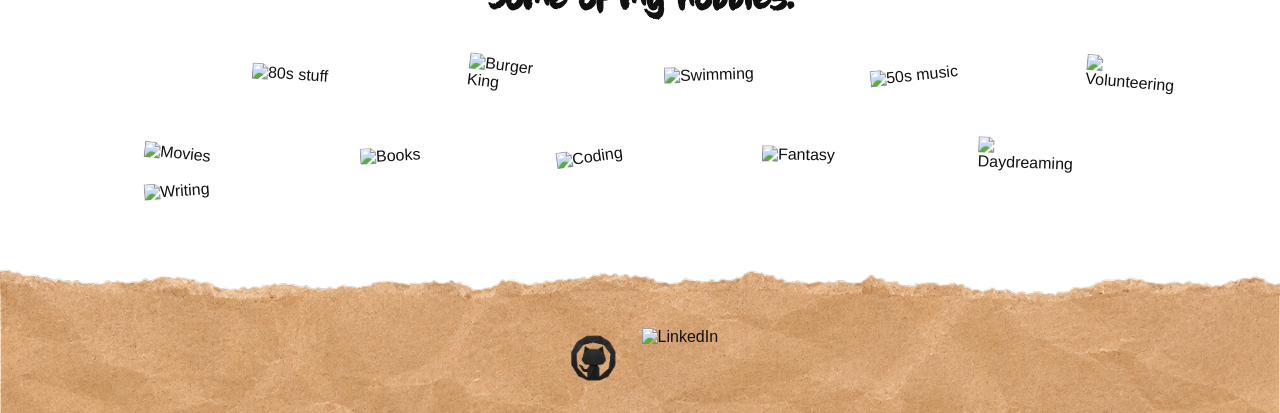
==== commit 18bcfed4: "chore: rename files to kebab-case, update all references" ====
--- a/about.html
+++ b/about.html
@@ -71,11 +71,8 @@
     </header>
       <main>
           <div class="about-intro">
-              <img src="./img/aboutpage/background5.png" alt="" class="about-intro__bg" />
-              <div class="about-intro__header-cluster">
-                <img src="./img/aboutpage/aboutme-header.png" alt="" class="about-intro__header-img" />
-                <h1 class="about-intro__title">About me</h1>
-              </div>
+              <img src="./img/aboutpage/background6.png" alt="" class="about-intro__bg" />
+              <h1 class="about-intro__title">About me</h1>
           </div>
           <section class="about-story">
             <div class="about-story__visual">
@@ -118,8 +115,8 @@
             </div>
               <div class="about-school__row about-school__row--4">
                 <div class="about-school__visual about-school__visual--volunteer">
-                  <img class="about-school__image about-school__image--volunteer-back" src="./img/aboutpage/HSKKH2.jpg" alt="Volunteering with kids">
-                  <img class="about-school__image about-school__image--volunteer-front" src="./img/aboutpage/HSKH.jpg" alt="Volunteering with kids">
+                  <img class="about-school__image about-school__image--volunteer-back" src="./img/aboutpage/hskh-2.jpg" alt="Volunteering with kids">
+                  <img class="about-school__image about-school__image--volunteer-front" src="./img/aboutpage/hskh.jpg" alt="Volunteering with kids">
                 </div>
                 <img class="about-school__arrow about-school__arrow--4" src="./img/aboutpage/arrow3.png" alt="">
                 <div class="about-school__text about-school__text--volunteer">
@@ -165,10 +162,11 @@
 
     <footer class="footer">
       <img src="./img/footer.png" alt="" class="footer__bg" aria-hidden="true" />
+      <img src="./img/footer-tear-left.svg" alt="" class="footer__tear-left" aria-hidden="true" />
 
       <div class="footer__content">
         <a href="https://github.com/Veroush" target="_blank" rel="noopener noreferrer" class="footer__link">
-          <img src="./img/origami_github.png" alt="GitHub" class="footer__icon footer__icon--github" />
+          <img src="./img/origami-github.png" alt="GitHub" class="footer__icon footer__icon--github" />
         </a>
         <a href="https://www.linkedin.com/in/veroushka-ramjiawan-636114392/" target="_blank" rel="noopener noreferrer" class="footer__link">
           <img src="./img/linkedin-icon.png" alt="LinkedIn" class="footer__icon footer__icon--linkedin" />
--- a/css/main.css
+++ b/css/main.css
@@ -4,21 +4,21 @@
 
 @font-face {
   font-family: 'HalfTermSchoolsOut';
-  src: url('/fonts/HalfTermSchoolsOut-V4q5l.ttf') format('truetype');
+  src: url('/fonts/half-term-schools-out-v4q5l.ttf') format('truetype');
   font-weight: normal;
   font-style: normal;
 }
 
 @font-face {
   font-family: 'ShinyPaint';
-  src: url('/fonts/ShinyPaint-ZpWEZ.otf') format('opentype');
+  src: url('/fonts/shiny-paint-zpwez.otf') format('opentype');
   font-weight: normal;
   font-style: normal;
 }
 
 @font-face {
   font-family: 'RightRound';
-  src: url('/fonts/RightRound-Wq7G.ttf') format('truetype');
+  src: url('/fonts/right-round-wq7g.ttf') format('truetype');
   font-weight: normal;
   font-style: normal;
 }
@@ -297,59 +297,13 @@
 
 .about-strip {
   position: relative;
-  background: linear-gradient(180deg, rgba(255, 255, 255, 0) 60%, #ffffff 100%);
+  background: url('/img/homepage/about-strip-bg.svg');
+  background-repeat: no-repeat;
+  background-size: 650px auto;
+  background-position: 10% center;
   padding: 5rem 3rem 5rem 2rem;
   overflow: hidden;
-  min-height: 800px;  /* increase this until nothing gets cut off */
-}
-
-/* Notebook — absolutely positioned, big, pushed to the left */
-.about-strip__notebook {
-  position: absolute;
-  top: 300px; 
-  transform: translateY(-30%);
-  width: 90%;
-  left: 2%;
-}
-
-.about-strip__notebook img {
-  width: 70%;
-  height: auto;
-  display: block;
-}
-
-/* Photo taped to the notebook */
-.about-strip__photo-wrap {
-  position: absolute;
-  top: 20%;        /* up/down on the notebook */
-  left: 42%;       /* left/right — 55% pushes it to the right page */
-  width: 20%;      /* size of the photo */
-}
-
-.about-strip__photo {
-  width: 100%;
-  height: 100px;     
-  display: block;
-  object-fit: cover;  /* crops cleanly instead of stretching */
-  border: 3px solid #000;
-}
-
-/* Tape pieces */
-.about-strip__tape {
-  position: absolute;
-  width: 300px;
-  height: auto;
-  z-index: 2;
-}
-
-.about-strip__tape--1 {
-  top: -25%;
-  left: 28%;
-}
-
-.about-strip__tape--2 {
-  top: 75%;
-  right: 57%;
+  min-height: 600px;
 }
 
 /* Right column — floated on the right side */
@@ -373,9 +327,9 @@
 
 .about-strip__intro-text {
   position: absolute;
-  width: 260px;
-  top: 205px;        /* up/down — adjust to sit above the sticky note */
-  left: -770px;       /* left/right — start it matching the sticky note's left value */
+  width: 450px;   /* was 260px — widen to fit the added sentence */
+  top: 160px;
+  left: -720px;    /* revisit this too, since you just removed the notebook it was anchored to */
   font-family: 'HalfTermSchoolsOut';
   font-size: 1.4rem;
   color: #333;
@@ -391,8 +345,8 @@
 .about-strip__sticky-wrap {
   position: absolute;  /* now fully independent */
   width: 300px;        /* size */
-  top: 300px;          /* up/down from the top of .about-strip__right */
-  left: -800px;         /* left/right — negative goes toward the notebook */
+  top: 260px;          /* up/down from the top of .about-strip__right */
+  left: -200px;         /* left/right — negative goes toward the notebook */
 }
 
 .about-strip__sticky-bg {
@@ -418,23 +372,11 @@
   transform: rotate(3deg);
 }
 
-.about-strip__bio-text {
-  position: absolute;
-  width: 400px;
-  top: 270px;          /* up/down — adjust to position it where you want */
-  left: 140px;          /* left/right — adjust to position it next to the notebook */
-  font-family: 'HalfTermSchoolsOut';
-  font-size: 1.4rem;
-  line-height: 1.5;
-  color: #333;
-  text-align: left;
-}
-
 .about-strip__arrow {
   position: absolute;
   width: 100px;
-  top: 250px;
-  left: 30px;
+  top: 320px;
+  left: -350px;
   z-index: 3;
   transform: rotate(200deg);
 }
@@ -443,15 +385,6 @@
 @media (max-width: 768px) {
   .about-strip {
     padding: 3rem 1.5rem;
-  }
-
-  .about-strip__notebook {
-    position: relative;
-    top: unset;
-    left: unset;
-    transform: none;
-    width: 90%;
-    margin: 0 auto 2rem;
   }
 
   .about-strip__right {
@@ -487,7 +420,7 @@
 .experience-projects__note-text {
   position: absolute;
   inset: 0;
-  padding: 2rem 1.5rem;
+  padding: 4rem 2rem;
   font-family: 'HalfTermSchoolsOut', sans-serif;
 }
 
@@ -807,9 +740,18 @@
   transform: scale(1.1);
 }
 
+.footer__tear-left {
+  position: absolute;
+  top: 130px;
+  left: 10px;
+  width: 150px;   /* tune to taste */
+  height: auto;
+  z-index: 1;      /* bump above .footer__bg, below .footer__content if needed */
+}
+
 .about-strip__roles {
   position: absolute;
-  top: 420px;
+  top: 120px;
   left: 144px;
 }
 
